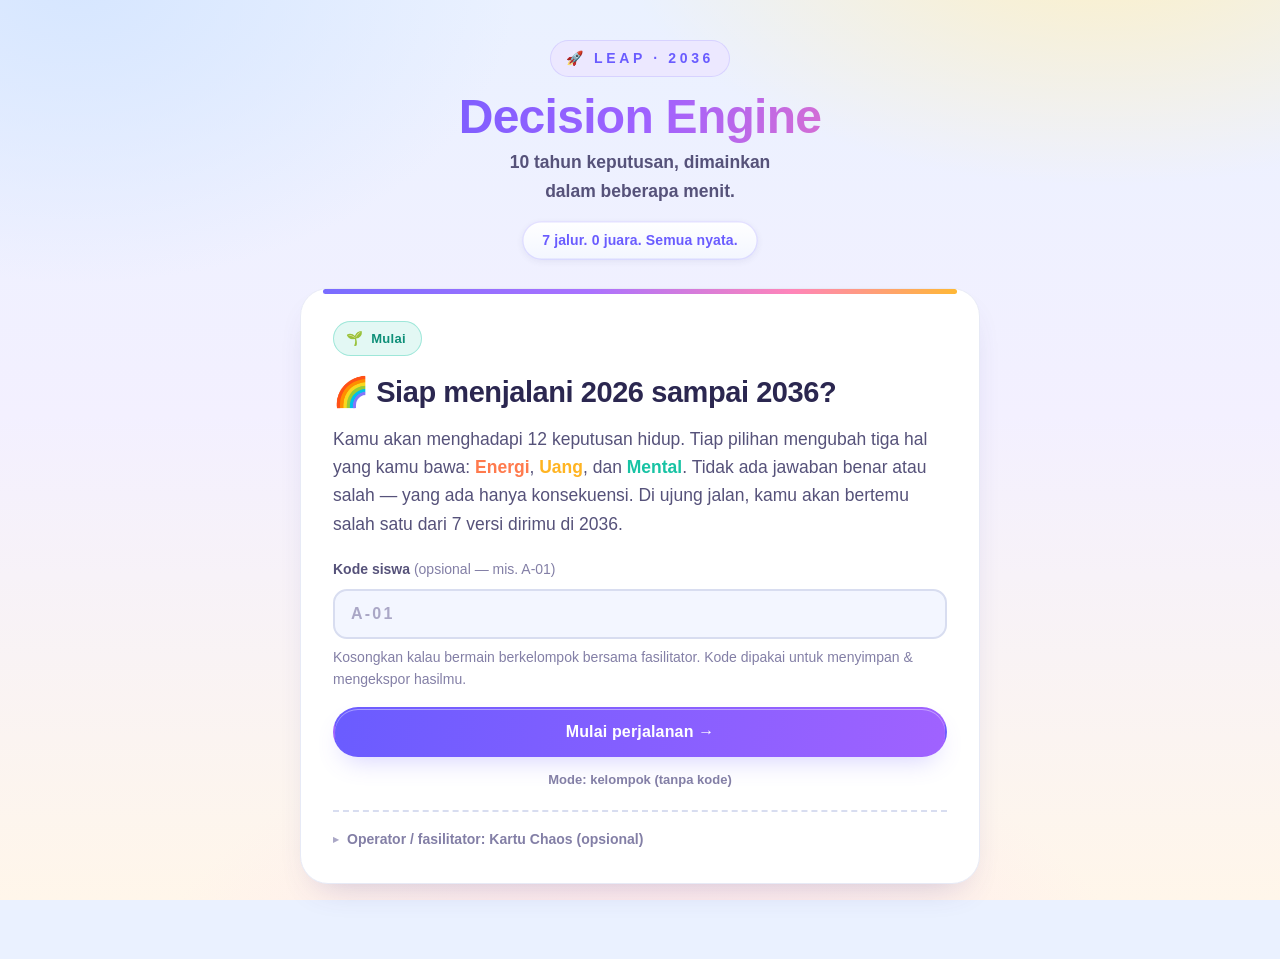
==== index.html @ e4b7e842 "feat: standalone LEAP 2036 game (kid-friendly, offline-ready PWA) Self-contained decision-engine gam" ====
<!DOCTYPE html>
<html lang="id">
<head>
<meta charset="UTF-8">
<meta name="viewport" content="width=device-width, initial-scale=1.0, viewport-fit=cover">
<meta name="theme-color" content="#eaf1ff">
<title>LEAP 2036 — Decision Engine</title>
<!-- OFFLINE / file:// SAFE: classic scripts + same-folder stylesheet. NO CDN, NO type=module, NO web fonts. -->
<!-- PWA: installable + offline shell. Relative paths so it works under any sub-path; harmless on file://. -->
<link rel="manifest" href="manifest.webmanifest">
<link rel="icon" type="image/svg+xml" href="icon.svg">
<link rel="apple-touch-icon" href="icon.svg">
<link rel="stylesheet" href="style.css">
</head>
<body>

<div class="wrap" id="app">

  <!-- ============ HEADER ============ -->
  <header class="app-head no-print" id="appHead">
    <div class="app-logo">🚀 LEAP · 2036</div>
    <h1 class="app-title">Decision Engine</h1>
    <p class="app-sub">10 tahun keputusan, dimainkan dalam beberapa menit.</p>
    <div class="headline-tag" id="headlineTag">7 jalur. 0 juara. Semua nyata.</div>
  </header>

  <!-- live resource bars (hidden until play starts) -->
  <section class="stats hidden" id="statBars" aria-label="Modal hidup">
    <div class="stat stat-e">
      <span class="stat-name">Energi</span>
      <span class="stat-track"><span class="stat-fill" id="barE"></span></span>
      <span class="stat-val" id="valE">100</span>
    </div>
    <div class="stat stat-u">
      <span class="stat-name">Uang</span>
      <span class="stat-track"><span class="stat-fill" id="barU"></span></span>
      <span class="stat-val" id="valU">100</span>
    </div>
    <div class="stat stat-m">
      <span class="stat-name">Mental</span>
      <span class="stat-track"><span class="stat-fill" id="barM"></span></span>
      <span class="stat-val" id="valM">100</span>
    </div>
  </section>

  <!-- progress -->
  <div class="progress hidden" id="progress">
    <div class="progress-track"><div class="progress-fill" id="progressFill"></div></div>
    <div class="progress-label"><span id="progressPhase">Fondasi</span><span id="progressCount">0 / 12</span></div>
  </div>

  <!-- ============ SCREEN: CODE ENTRY ============ -->
  <section id="screen-code" class="card">
    <div id="resumeBanner" class="resume-banner hidden">
      <span class="rb-text" id="resumeText">Ada sesi tersimpan.</span>
      <button class="btn btn-primary" id="btnResume">Lanjutkan</button>
      <button class="btn btn-ghost" id="btnDiscard">Mulai baru</button>
    </div>

    <div class="phase-row"><span class="phase-badge phase-Fondasi">Mulai</span></div>
    <h2 class="r-title">🌈 Siap menjalani 2026 sampai 2036?</h2>
    <p class="r-situation">
      Kamu akan menghadapi 12 keputusan hidup. Tiap pilihan mengubah tiga hal yang kamu bawa:
      <strong style="color:var(--energi)">Energi</strong>,
      <strong style="color:var(--uang)">Uang</strong>, dan
      <strong style="color:var(--mental)">Mental</strong>.
      Tidak ada jawaban benar atau salah — yang ada hanya konsekuensi. Di ujung jalan, kamu akan
      bertemu salah satu dari 7 versi dirimu di 2036.
    </p>

    <div class="field">
      <label for="inpCode">Kode siswa <span class="hint">(opsional — mis. A-01)</span></label>
      <input id="inpCode" class="input code" type="text" inputmode="text" autocomplete="off"
             placeholder="A-01" maxlength="12" aria-describedby="codeHint">
      <p class="muted" id="codeHint" style="margin-top:7px">Kosongkan kalau bermain berkelompok bersama fasilitator. Kode dipakai untuk menyimpan & mengekspor hasilmu.</p>
    </div>

    <button class="btn btn-primary btn-block" id="btnStart">Mulai perjalanan →</button>
    <p class="mode-line" id="modeLine">Mode: kelompok (tanpa kode)</p>

    <details class="op-toggle" id="opToggle">
      <summary>Operator / fasilitator: Kartu Chaos (opsional)</summary>
      <p class="op-note">Kartu Chaos diterapkan ke semua peserta di antara Fase 2 dan Fase 3. Default mati. Biasanya cabut maksimal 2 dari 3.</p>
      <div class="chaos-picks" id="chaosPicks"><!-- filled by JS --></div>
      <p class="op-note" id="chaosNote">Tidak ada Kartu Chaos dipilih.</p>
    </details>
  </section>

  <!-- ============ SCREEN: VALUES (pick exactly 5) ============ -->
  <section id="screen-values" class="card hidden">
    <div class="phase-row"><span class="phase-badge phase-Fondasi">Kenali dirimu · 1 dari 3</span></div>
    <div class="fh-kicker" id="valuesKicker">5 Hal yang Tak Bisa Ditawar</div>
    <h2 class="r-title" id="valuesTitle">💖 Apa yang bikin kamu, kamu?</h2>
    <p class="fh-prompt" id="valuesPrompt"></p>
    <div class="fh-counter">
      <span class="fh-count-pill" id="valuesCount">0 / 5 terpilih</span>
    </div>
    <div class="value-grid" id="valueGrid"><!-- filled by JS --></div>
    <p class="fh-hint" id="valuesHint"></p>
    <div class="btn-row end" style="margin-top:18px">
      <button class="btn btn-primary" id="btnValuesNext" disabled>Lanjut →</button>
    </div>
  </section>

  <!-- ============ SCREEN: DISC-LITE (pick one) ============ -->
  <section id="screen-disc" class="card hidden">
    <div class="phase-row"><span class="phase-badge phase-Fondasi">Kenali dirimu · 2 dari 3</span></div>
    <div class="fh-kicker" id="discKicker">Gaya Alamimu</div>
    <h2 class="r-title">🧭 Kamu paling kayak yang mana?</h2>
    <p class="fh-prompt" id="discPrompt"></p>
    <div class="pick-list" id="discList"><!-- filled by JS --></div>
    <div class="btn-row end" style="margin-top:18px">
      <button class="btn btn-primary" id="btnDiscNext" disabled>Lanjut →</button>
    </div>
  </section>

  <!-- ============ SCREEN: GOAL HIDUP (pick one — required) ============ -->
  <section id="screen-goal" class="card hidden">
    <div class="phase-row"><span class="phase-badge phase-Fondasi">Kenali dirimu · 3 dari 3</span></div>
    <div class="fh-kicker" id="goalKicker">Tujuan Hidupmu</div>
    <h2 class="r-title">🎯 Mau jadi apa kamu nanti?</h2>
    <p class="fh-prompt" id="goalPrompt"></p>
    <div class="pick-list" id="goalList"><!-- filled by JS --></div>
    <div class="btn-row end" style="margin-top:18px">
      <button class="btn btn-primary" id="btnGoalNext" disabled>Lanjut →</button>
    </div>
  </section>

  <!-- ============ SCREEN: 3-LAPIS DIRI bridge ============ -->
  <section id="screen-bridge" class="card bridge-card hidden">
    <div class="phase-row"><span class="phase-badge phase-Fondasi">Jembatan</span></div>
    <h2 class="r-title" id="bridgeTitle">3 Lapis Dirimu</h2>
    <p class="fh-prompt">Sebelum mulai, ini ringkasan dirimu yang akan kamu bawa ke 12 keputusan nanti.</p>
    <div class="lapis-list" id="lapisList"><!-- filled by JS --></div>
    <p class="bridge-closer" id="bridgeCloser"></p>
    <div class="btn-row end" style="margin-top:18px">
      <button class="btn btn-primary" id="btnBridgeNext">Mulai 12 keputusan →</button>
    </div>
  </section>

  <!-- ============ SCREEN: ROUND (decision) ============ -->
  <section id="screen-round" class="card hidden">
    <div class="phase-row">
      <span class="phase-badge" id="rPhaseBadge">Fondasi</span>
      <span class="year-chip" id="rYear">2026</span>
      <span class="round-id" id="rId">F1.1</span>
    </div>
    <h2 class="r-title" id="rTitle"></h2>
    <p class="r-situation" id="rSituation"></p>
    <div class="guardrail hidden" id="rGuardrail"></div>

    <div class="options" id="rOptions">
      <button class="opt" id="optA" data-choice="A"><span class="opt-key">A</span><span class="opt-text" id="optAText"></span></button>
      <button class="opt" id="optB" data-choice="B"><span class="opt-key">B</span><span class="opt-text" id="optBText"></span></button>
    </div>

    <div class="reveal hidden" id="rReveal">
      <div class="reveal-h">Beberapa waktu kemudian…</div>
      <div id="rRevealText"></div>
    </div>

    <div class="btn-row end" style="margin-top:18px">
      <button class="btn btn-primary hidden" id="btnNext">Lanjut →</button>
    </div>
  </section>

  <!-- ============ SCREEN: CHAOS ============ -->
  <section id="screen-chaos" class="card chaos-card hidden">
    <div class="phase-row">
      <span class="phase-badge phase-Krisis">Kartu Chaos</span>
      <span class="round-id" id="chId">C.1</span>
    </div>
    <h2 class="r-title" id="chTitle"></h2>
    <p class="r-situation" id="chNarrative"></p>
    <div class="chaos-instruction">
      <div class="ci-h">Tantangan kelompok</div>
      <div id="chInstruction"></div>
    </div>
    <div class="btn-row end" style="margin-top:18px">
      <button class="btn btn-primary" id="btnChaosNext">Lanjut →</button>
    </div>
  </section>

  <!-- ============ SCREEN: BET RESOLUTION (F2.5) ============ -->
  <section id="screen-bet" class="card bet-card hidden">
    <div class="phase-row">
      <span class="phase-badge phase-Panen">Resolusi Taruhan</span>
      <span class="round-id">F2.5</span>
    </div>
    <h2 class="r-title" id="betTitle"></h2>
    <p class="r-situation" id="betIntro"></p>
    <div class="bet-draw">
      <button class="btn btn-primary" id="btnDrawCard">Tarik kartu hasil</button>
      <div class="bet-cards" id="betResult"></div>
    </div>
    <div class="btn-row end" style="margin-top:18px">
      <button class="btn btn-primary hidden" id="btnBetNext">Lanjut ke Panen →</button>
    </div>
  </section>

  <!-- ============ SCREEN: REVEAL (profile) ============ -->
  <section id="screen-reveal" class="card hidden">
    <div class="reveal-hero">
      <div class="reveal-kicker">Tahun 2036 · Hasil panen</div>
      <div class="reveal-headline" id="revealHeadline">7 jalur. 0 juara. Semua nyata.</div>
    </div>

    <div class="res-summary" id="resSummary"></div>

    <!-- group reveal first -->
    <div id="groupReveal">
      <hr class="divider">
      <div class="center">
        <div class="muted" style="letter-spacing:.14em;text-transform:uppercase;font-size:11px;font-weight:700;color:var(--accent)">Reveal bersama</div>
        <h3 class="profile-name" id="profileName"></h3>
        <div class="profile-en" id="profileEn"></div>
      </div>
      <div class="reveal-stage-note">Ini cermin, bukan rapor. Tiap jalur sama nyata dan sama berharganya.</div>
      <div class="center">
        <button class="btn btn-primary" id="btnSeePrivate">Lihat pesan pribadiku →</button>
      </div>
    </div>

    <!-- private reveal -->
    <div id="privateReveal" class="hidden">
      <hr class="divider">
      <div class="profile-block">
        <div class="pb-h">Yang terbaca dari jalurmu</div>
        <p id="pbReveal"></p>
      </div>
      <div class="profile-block tradeoff">
        <div class="pb-h">Yang kamu pertukarkan</div>
        <p id="pbTradeoff"></p>
      </div>
      <div class="profile-block reframe">
        <div class="pb-h">Cara memandangnya</div>
        <p id="pbReframe"></p>
      </div>

      <!-- "cermin Tujuan" anchor — leaned toward/away from the chosen Goal.
           Emotionally safe: no gagal/menang/kalah. Hidden if no goal chosen. -->
      <div class="goal-mirror hidden" id="goalMirror">
        <div class="gm-h" id="goalMirrorH">Cermin Tujuanmu</div>
        <p id="goalMirrorText"></p>
        <p class="gm-closer" id="goalMirrorCloser"></p>
      </div>

      <div class="toolbar">
        <button class="btn" id="btnCopyResult">Salin hasil</button>
        <button class="btn" id="btnExportCsv">Ekspor CSV</button>
        <button class="btn" id="btnReplay">Main lagi</button>
      </div>

      <div class="center" style="margin-top:18px">
        <button class="btn btn-primary" id="btnToSurat">Tulis Surat dari Diri 2036 →</button>
      </div>
    </div>
  </section>

  <!-- ============ SCREEN: SURAT (fill-in + print) ============ -->
  <section id="screen-surat" class="card hidden">
    <div class="phase-row"><span class="phase-badge phase-Panen">Surat dari Diri 2036</span></div>
    <h2 class="r-title">✉️ Surat untuk dirimu yang sekarang</h2>
    <p class="surat-intro">Tulis surat dari dirimu di tahun 2036 untuk dirimu hari ini. Ini milikmu sendiri — tidak ada skor, tidak dinilai, tidak dibagikan. Isi yang kamu bisa; sisanya boleh dilanjutkan di rumah.</p>
    <div class="surat-seed" id="suratSeed"></div>

    <form class="surat-form" id="suratForm" autocomplete="off" onsubmit="return false"><!-- inputs by JS --></form>

    <div class="toolbar">
      <button class="btn btn-primary" id="btnPrint">Cetak / Simpan PDF</button>
      <button class="btn" id="btnBackReveal">← Kembali ke hasil</button>
      <button class="btn" id="btnReplay2">Main lagi</button>
    </div>
    <p class="muted center" style="margin-top:12px">Saat mencetak, hanya suratmu yang muncul — rapi dan terang di kertas.</p>
  </section>

  <!-- ============ PRINT AREA (light, only visible when printing) ============ -->
  <div id="print-area">
    <div class="print-head">
      <div class="ph-title">Surat dari Diriku di Tahun 2036</div>
      <div class="ph-sub" id="printSub">LEAP 2036</div>
    </div>
    <div class="surat-print" id="suratPrint"></div>
  </div>

</div>

<div class="toast" id="toast" role="status" aria-live="polite"></div>

<!-- classic scripts, same folder, no CDN -->
<script src="engine.js"></script>
<script src="data.js"></script>
<!-- OPTIONAL Supabase data layer — both load BEFORE the controller.
     leap-config.js may not exist (template is leap-config.example.js);
     onerror swallows the 404 so the game never breaks. leap-sync.js is
     fully graceful: with no config it's a silent no-op (see its header).
     The core game does NOT depend on either of these. -->
<script src="leap-config.js" onerror="window.__LEAP_CFG_MISSING=true"></script>
<script src="leap-sync.js"></script>
<script>
/* =====================================================================
   LEAP 2036 — flow controller (classic script).
   Engine is the SINGLE source of scoring. This file never hardcodes
   deltas/thresholds; it asks window.LEAP_ENGINE for every number.
   ===================================================================== */
(function () {
  'use strict';

  var ENG = window.LEAP_ENGINE;
  var DATA = window.LEAP_DATA;
  if (!ENG || !DATA) {
    document.body.innerHTML = '<div class="wrap"><div class="card">Gagal memuat engine.js / data.js. Pastikan ketiga file berada di folder yang sama.</div></div>';
    return;
  }

  var STORE_KEY = 'leap2036.session.v1';

  // ---- ordered playable round ids (decisions only) ----
  var ROUND_IDS = ENG.ROUNDS_F1.concat(ENG.ROUNDS_F2, ENG.ROUNDS_F3); // 12
  var ROUND_BY_ID = {};
  DATA.rounds.forEach(function (r) { ROUND_BY_ID[r.id] = r; });
  var PROFILE_BY_ID = {};
  DATA.profiles.forEach(function (p) { PROFILE_BY_ID[p.id_name] = p; });
  var CHAOS_BY_ID = {};
  DATA.chaos.forEach(function (c) { CHAOS_BY_ID[c.id] = c; });

  // ---- session state ----
  var S = newSession();

  function newSession() {
    return {
      code: '',
      answers: {},            // { 'F1.1':'A', ... }
      idx: 0,                 // pointer into ROUND_IDS
      // stage: code | values | disc | goal | bridge | round | chaos | bet | reveal | surat
      stage: 'code',
      // ---- front-half identity (metadata only; NO resource deltas) ----
      values: [],             // array of chosen value strings (exactly 5)
      disc: '',               // one of 'D' | 'I' | 'S' | 'C'
      goal: '',               // goal id, e.g. 'wirausaha' (REQUIRED before rounds)
      arahTujuan: '',         // 'Condong' | 'Menjauh' | 'Campuran' (computed at reveal)
      chaosPlayed: [],        // operator toggle, e.g. ['C.2']
      chaosSeen: false,       // chaos interstitials already shown
      betResolved: null,      // true/false once the F2.5 card is drawn (null = not yet / N/A)
      surat: {},              // surat field values
      startedAt: Date.now(),
      day: dayStamp()         // for day-boundary carry-over note
    };
  }

  function dayStamp() {
    var d = new Date();
    return d.getFullYear() + '-' + (d.getMonth() + 1) + '-' + d.getDate();
  }

  // ---- DOM helpers ----
  function $(id) { return document.getElementById(id); }
  function show(el) { el.classList.remove('hidden'); }
  function hide(el) { el.classList.add('hidden'); }
  function setText(id, t) { $(id).textContent = t; }

  var SCREENS = ['screen-code', 'screen-values', 'screen-disc', 'screen-goal', 'screen-bridge', 'screen-round', 'screen-chaos', 'screen-bet', 'screen-reveal', 'screen-surat'];

  var FH = DATA.fronthalf || {};
  function gotoScreen(name) {
    SCREENS.forEach(function (s) { hide($(s)); });
    show($('screen-' + name));
    window.scrollTo({ top: 0, behavior: 'smooth' });
  }

  function toast(msg) {
    var t = $('toast');
    t.textContent = msg;
    t.classList.add('show');
    clearTimeout(toast._t);
    toast._t = setTimeout(function () { t.classList.remove('show'); }, 2200);
  }

  // ---- persistence ----
  function save() {
    try { localStorage.setItem(STORE_KEY, JSON.stringify(S)); } catch (e) {}
  }
  function load() {
    try {
      var raw = localStorage.getItem(STORE_KEY);
      return raw ? JSON.parse(raw) : null;
    } catch (e) { return null; }
  }
  function clearSave() {
    try { localStorage.removeItem(STORE_KEY); } catch (e) {}
  }

  // =====================================================================
  //  LIVE SCORING (engine is the source). Recompute partial state up to
  //  the answers given so far, using the SAME sequence the engine builds.
  // =====================================================================
  function liveState() {
    // Score with whatever answers exist; engine running-clamps each round.
    // We pass the resolved bet so the bars match post-resolution; if the
    // bet isn't resolved yet, engine leaves the payoff as a no-op (delta null).
    var res = ENG.scoreRun(S.answers, {
      chaosPlayed: chaosAppliedSoFar(),
      f25Success: (typeof S.betResolved === 'boolean') ? S.betResolved : null,
      rng: function () { return 1; } // never auto-resolve mid-play; keep payoff pending
    });
    return res;
  }

  // chaos only counts once we've passed Fase 2 (chaosSeen)
  function chaosAppliedSoFar() {
    return S.chaosSeen ? S.chaosPlayed : [];
  }

  function renderBars() {
    var st = liveState();
    paintBar('barE', 'valE', st.E);
    paintBar('barU', 'valU', st.K);
    paintBar('barM', 'valM', st.M);
  }

  function paintBar(barId, valId, v) {
    var pct = Math.max(0, Math.min(100, (v / ENG.MAX) * 100));
    $(barId).style.width = pct + '%';
    var valEl = $(valId);
    if (valEl.textContent !== String(v)) {
      valEl.textContent = v;
      valEl.classList.remove('bump');
      // force reflow to restart animation
      void valEl.offsetWidth;
      valEl.classList.add('bump');
    }
  }

  function renderProgress() {
    var done = Object.keys(S.answers).filter(function (k) { return ROUND_IDS.indexOf(k) >= 0; }).length;
    var pct = (done / ROUND_IDS.length) * 100;
    $('progressFill').style.width = pct + '%';
    setText('progressCount', done + ' / ' + ROUND_IDS.length);
    var cur = ROUND_IDS[Math.min(S.idx, ROUND_IDS.length - 1)];
    var r = ROUND_BY_ID[cur];
    if (r) setText('progressPhase', r.phase);
  }

  // =====================================================================
  //  CODE SCREEN
  // =====================================================================
  function initCodeScreen() {
    // chaos toggles
    var wrap = $('chaosPicks');
    wrap.innerHTML = '';
    DATA.chaos.forEach(function (c) {
      var lab = document.createElement('label');
      lab.className = 'chk';
      var cb = document.createElement('input');
      cb.type = 'checkbox';
      cb.value = c.id;
      cb.checked = S.chaosPlayed.indexOf(c.id) >= 0;
      cb.addEventListener('change', onChaosToggle);
      lab.appendChild(cb);
      lab.appendChild(document.createTextNode(' ' + c.id + ' · ' + c.title));
      wrap.appendChild(lab);
    });
    updateChaosNote();

    $('inpCode').addEventListener('input', function () {
      var v = $('inpCode').value.trim();
      setText('modeLine', v ? ('Mode: per-siswa · kode ' + v.toUpperCase()) : 'Mode: kelompok (tanpa kode)');
    });

    $('btnStart').addEventListener('click', startPlay);
    $('btnResume').addEventListener('click', resumeSaved);
    $('btnDiscard').addEventListener('click', function () {
      clearSave();
      hide($('resumeBanner'));
      toast('Sesi lama dihapus. Mulai baru.');
    });

    setText('headlineTag', DATA.headline);
  }

  function onChaosToggle() {
    var picks = [];
    $('chaosPicks').querySelectorAll('input[type=checkbox]').forEach(function (cb) {
      if (cb.checked) picks.push(cb.value);
    });
    S.chaosPlayed = picks;
    updateChaosNote();
    save();
  }

  function updateChaosNote() {
    var n = $('chaosNote');
    n.textContent = S.chaosPlayed.length
      ? ('Kartu Chaos aktif: ' + S.chaosPlayed.join(', '))
      : 'Tidak ada Kartu Chaos dipilih.';
  }

  function startPlay() {
    var code = $('inpCode').value.trim().toUpperCase();
    S.code = code;
    S.idx = 0;
    S.startedAt = Date.now();
    S.day = dayStamp();
    save();
    // Front-half (identity) comes BEFORE round 1. Stat bars + progress stay
    // hidden until the first decision begins (front-half adds no resources).
    renderValues();
  }

  // =====================================================================
  //  FRONT-HALF — IDENTITY ONBOARDING (Values → DISC → Goal → 3-Lapis)
  //  Metadata only. Engine still owns all 12-round scoring.
  // =====================================================================

  // ---- (1) VALUES: pick EXACTLY 5 (lock Lanjut until count === 5) ----
  function renderValues() {
    S.stage = 'values';
    save();
    gotoScreen('values');
    if (FH.values_title) setText('valuesKicker', FH.values_title);
    if (FH.values_prompt) setText('valuesPrompt', FH.values_prompt);
    if (FH.values_hint) setText('valuesHint', FH.values_hint);

    var need = FH.values_pick || 5;
    var grid = $('valueGrid');
    if (!grid._built) {
      grid.innerHTML = '';
      (FH.values || []).forEach(function (v) {
        var b = document.createElement('button');
        b.type = 'button';
        b.className = 'value-chip';
        b.setAttribute('data-value', v);
        b.setAttribute('aria-pressed', 'false');
        b.textContent = v;
        b.addEventListener('click', function () { toggleValue(v, b); });
        grid.appendChild(b);
      });
      grid._built = true;
    }
    // restore prior selection
    grid.querySelectorAll('.value-chip').forEach(function (b) {
      var on = (S.values || []).indexOf(b.getAttribute('data-value')) >= 0;
      b.classList.toggle('selected', on);
      b.setAttribute('aria-pressed', on ? 'true' : 'false');
    });
    updateValuesUI();

    $('btnValuesNext').onclick = function () {
      if ((S.values || []).length !== need) {
        toast('Pilih tepat ' + need + ' nilai dulu.');
        return;
      }
      renderDisc();
    };
  }

  function toggleValue(v, btn) {
    if (!S.values) S.values = [];
    var i = S.values.indexOf(v);
    var need = FH.values_pick || 5;
    if (i >= 0) {
      S.values.splice(i, 1);
    } else {
      if (S.values.length >= need) {
        toast('Sudah ' + need + ' nilai. Lepas satu dulu kalau mau ganti.');
        return;
      }
      S.values.push(v);
    }
    var on = S.values.indexOf(v) >= 0;
    btn.classList.toggle('selected', on);
    btn.setAttribute('aria-pressed', on ? 'true' : 'false');
    updateValuesUI();
    save();
  }

  function updateValuesUI() {
    var need = FH.values_pick || 5;
    var n = (S.values || []).length;
    var pill = $('valuesCount');
    setText('valuesCount', n + ' / ' + need + ' terpilih');
    pill.classList.toggle('ok', n === need);
    pill.classList.toggle('over', n > need);
    $('btnValuesNext').disabled = (n !== need);
    $('valueGrid').classList.toggle('locked', n >= need);
  }

  // ---- (2) DISC-LITE: self-pick exactly ONE of D/I/S/C ----
  function renderDisc() {
    S.stage = 'disc';
    save();
    gotoScreen('disc');
    if (FH.disc_title) setText('discKicker', FH.disc_title);
    if (FH.disc_prompt) setText('discPrompt', FH.disc_prompt);

    var list = $('discList');
    if (!list._built) {
      list.innerHTML = '';
      (FH.disc || []).forEach(function (d) {
        var b = document.createElement('button');
        b.type = 'button';
        b.className = 'pick-card';
        b.setAttribute('data-disc', d.type);
        var lab = document.createElement('div');
        lab.className = 'pc-label';
        lab.textContent = d.label + ' (' + d.type + ')';
        var desc = document.createElement('div');
        desc.className = 'pc-desc';
        desc.textContent = d.descriptor;
        b.appendChild(lab); b.appendChild(desc);
        b.addEventListener('click', function () { pickDisc(d.type); });
        list.appendChild(b);
      });
      list._built = true;
    }
    markPicked('discList', 'data-disc', S.disc);
    $('btnDiscNext').disabled = !S.disc;

    $('btnDiscNext').onclick = function () {
      if (!S.disc) { toast('Pilih satu gaya dulu.'); return; }
      renderGoal();
    };
  }

  function pickDisc(type) {
    S.disc = type;
    markPicked('discList', 'data-disc', type);
    $('btnDiscNext').disabled = false;
    save();
  }

  // ---- (3) GOAL HIDUP: pick exactly ONE of 8 — REQUIRED (anchors reveal) ----
  function renderGoal() {
    S.stage = 'goal';
    save();
    gotoScreen('goal');
    if (FH.goal_title) setText('goalKicker', FH.goal_title);
    if (FH.goal_prompt) setText('goalPrompt', FH.goal_prompt);

    var list = $('goalList');
    if (!list._built) {
      list.innerHTML = '';
      (FH.goals || []).forEach(function (g) {
        var b = document.createElement('button');
        b.type = 'button';
        b.className = 'pick-card';
        b.setAttribute('data-goal', g.id);
        var lab = document.createElement('div');
        lab.className = 'pc-label';
        lab.textContent = g.label;
        var desc = document.createElement('div');
        desc.className = 'pc-desc';
        desc.textContent = g.desc;
        b.appendChild(lab); b.appendChild(desc);
        b.addEventListener('click', function () { pickGoal(g.id); });
        list.appendChild(b);
      });
      list._built = true;
    }
    markPicked('goalList', 'data-goal', S.goal);
    $('btnGoalNext').disabled = !S.goal;

    $('btnGoalNext').onclick = function () {
      if (!S.goal) { toast('Pilih satu Tujuan Hidup dulu.'); return; }
      renderBridge();
    };
  }

  function pickGoal(id) {
    S.goal = id;
    markPicked('goalList', 'data-goal', id);
    $('btnGoalNext').disabled = false;
    save();
  }

  function markPicked(listId, attr, val) {
    $(listId).querySelectorAll('.pick-card').forEach(function (b) {
      b.classList.toggle('selected', b.getAttribute(attr) === val && !!val);
    });
  }

  // ---- (4) 3-LAPIS bridge — replays chosen data; zero new input ----
  function renderBridge() {
    S.stage = 'bridge';
    save();
    gotoScreen('bridge');
    if (FH.bridge_title) setText('bridgeTitle', FH.bridge_title);
    if (FH.bridge_closer) setText('bridgeCloser', FH.bridge_closer);

    var disc = discInfo(S.disc);
    var goal = goalInfo(S.goal);
    var layers = FH.bridge_layers || {};
    var notes = FH.bridge_layer_notes || {};

    var rows = [
      { h: layers.sifat || 'Lapis 1 — SIFAT',
        val: disc ? (disc.type + ' · ' + disc.label) : '—',
        note: notes.sifat || '' },
      { h: layers.nilai || 'Lapis 2 — NILAI',
        val: (S.values && S.values.length) ? S.values.join(', ') : '—',
        note: notes.nilai || '' },
      { h: layers.tujuan || 'Lapis 3 — TUJUAN',
        val: goal ? goal.label : '—',
        note: notes.tujuan || '' }
    ];

    var box = $('lapisList');
    box.innerHTML = '';
    rows.forEach(function (r) {
      var card = document.createElement('div');
      card.className = 'lapis';
      var h = document.createElement('div'); h.className = 'lp-h'; h.textContent = r.h;
      var v = document.createElement('div'); v.className = 'lp-val'; v.textContent = r.val;
      card.appendChild(h); card.appendChild(v);
      if (r.note) {
        var n = document.createElement('div'); n.className = 'lp-note'; n.textContent = r.note;
        card.appendChild(n);
      }
      box.appendChild(card);
    });

    $('btnBridgeNext').onclick = beginRounds;
  }

  // ---- hand off from front-half to the 12 decision rounds ----
  function beginRounds() {
    S.idx = 0;
    S.stage = 'round';
    show($('statBars'));   // resources only appear once play starts
    show($('progress'));
    save();
    renderRound();
  }

  // ---- front-half lookups ----
  function discInfo(type) {
    var found = null;
    (FH.disc || []).forEach(function (d) { if (d.type === type) found = d; });
    return found;
  }
  function goalInfo(id) {
    var found = null;
    (FH.goals || []).forEach(function (g) { if (g.id === id) found = g; });
    return found;
  }

  // =====================================================================
  //  RESUME / DAY-BOUNDARY CARRY-OVER
  // =====================================================================
  function checkResume() {
    var prev = load();
    if (!prev || !prev.stage || prev.stage === 'code') return;
    var answered = prev.answers ? Object.keys(prev.answers).length : 0;
    S._pending = prev;
    var who = prev.code ? ('Kode ' + prev.code) : 'Mode kelompok';
    var crossDay = prev.day && prev.day !== dayStamp();
    setText('resumeText',
      who + ' · ' + answered + ' keputusan tersimpan' +
      (crossDay ? ' (dari sesi hari sebelumnya — skor dibawa lanjut)' : '') + '.');
    show($('resumeBanner'));
  }

  function resumeSaved() {
    var prev = S._pending || load();
    if (!prev) { toast('Tidak ada sesi tersimpan.'); return; }
    S = prev;
    // backfill front-half fields for sessions saved before this feature existed
    if (typeof S.values === 'undefined') S.values = [];
    if (typeof S.disc === 'undefined') S.disc = '';
    if (typeof S.goal === 'undefined') S.goal = '';
    if (typeof S.arahTujuan === 'undefined') S.arahTujuan = '';
    // carry over to a fresh day stamp but keep all scores/answers
    S.day = dayStamp();
    hide($('resumeBanner'));
    // bars + progress are play-only; keep them hidden while still in front-half
    if (isFrontHalf(S.stage)) {
      hide($('statBars'));
      hide($('progress'));
    } else {
      show($('statBars'));
      show($('progress'));
    }
    routeToStage();
    toast('Sesi dilanjutkan.');
  }

  function isFrontHalf(stage) {
    return stage === 'values' || stage === 'disc' || stage === 'goal' || stage === 'bridge';
  }

  function routeToStage() {
    if (S.stage === 'reveal') { renderReveal(); }
    else if (S.stage === 'surat') { renderSurat(); }
    else if (S.stage === 'bet') { renderBet(); }
    else if (S.stage === 'chaos') { renderChaosSequence(0); }
    else if (S.stage === 'values') { renderValues(); }
    else if (S.stage === 'disc') { renderDisc(); }
    else if (S.stage === 'goal') { renderGoal(); }
    else if (S.stage === 'bridge') { renderBridge(); }
    else { renderRound(); }
  }

  // =====================================================================
  //  ROUND RENDER
  // =====================================================================
  function renderRound() {
    S.stage = 'round';
    if (S.idx >= ROUND_IDS.length) { afterAllRounds(); return; }

    var id = ROUND_IDS[S.idx];
    var r = ROUND_BY_ID[id];
    gotoScreen('round');

    var badge = $('rPhaseBadge');
    badge.className = 'phase-badge phase-' + r.phase;
    badge.textContent = r.phase;
    setText('rYear', r.year);
    setText('rId', r.id);
    setText('rTitle', r.title);
    setText('rSituation', r.situation);

    var g = $('rGuardrail');
    if (r.guardrail) { g.innerHTML = '<strong>Pagar aman:</strong> ' + escapeHtml(r.guardrail); show(g); }
    else { hide(g); }

    setText('optAText', r.optionA);
    setText('optBText', r.optionB);

    var prior = S.answers[id] || null;
    var optA = $('optA'), optB = $('optB');
    resetOpt(optA); resetOpt(optB);
    hide($('rReveal'));
    hide($('btnNext'));

    optA.onclick = function () { choose(id, 'A'); };
    optB.onclick = function () { choose(id, 'B'); };

    if (prior) { applyChosenUI(id, prior, false); } // re-entry shows prior pick + reveal

    renderBars();
    renderProgress();
    save();
  }

  function resetOpt(btn) {
    btn.classList.remove('selected', 'dimmed');
    btn.disabled = false;
  }

  function choose(id, ch) {
    S.answers[id] = ch;
    applyChosenUI(id, ch, true);
    renderBars();   // bars update immediately with running clamp from engine
    renderProgress();
    save();
  }

  function applyChosenUI(id, ch, animate) {
    var r = ROUND_BY_ID[id];
    var optA = $('optA'), optB = $('optB');
    var chosen = (ch === 'A') ? optA : optB;
    var other = (ch === 'A') ? optB : optA;
    chosen.classList.add('selected');
    chosen.classList.remove('dimmed');
    other.classList.remove('selected');
    other.classList.add('dimmed');

    var rev = $('rReveal');
    $('rRevealText').textContent = (ch === 'A') ? r.revealA : r.revealB;
    show(rev);
    show($('btnNext'));

    // allow switching choice (re-pick) before advancing
    optA.onclick = function () { choose(id, 'A'); };
    optB.onclick = function () { choose(id, 'B'); };
  }

  $('btnNext').addEventListener('click', function () {
    var id = ROUND_IDS[S.idx];
    if (!S.answers[id]) { toast('Pilih A atau B dulu.'); return; }
    advanceFromRound();
  });

  function advanceFromRound() {
    var curId = ROUND_IDS[S.idx];
    // After the LAST Fase 2 round (F2.5), insert chaos + bet before Fase 3.
    if (curId === 'F2.5') {
      S.idx++;            // point at first F3 round
      runInterstitials();
      return;
    }
    S.idx++;
    renderRound();
  }

  // =====================================================================
  //  INTERSTITIALS between Fase 2 and Fase 3:
  //  (1) Chaos cards (operator toggle, class-wide)
  //  (2) F2.5 deferred-bet resolution (only if A chosen)
  //  then -> Fase 3 (F3.1)
  // =====================================================================
  function runInterstitials() {
    S.chaosSeen = true; // chaos now counts toward live bars
    save();
    if (S.chaosPlayed && S.chaosPlayed.length) {
      renderChaosSequence(0);
    } else {
      afterChaos();
    }
  }

  function renderChaosSequence(i) {
    S.stage = 'chaos';
    if (i >= S.chaosPlayed.length) { afterChaos(); return; }
    var c = CHAOS_BY_ID[S.chaosPlayed[i]];
    if (!c) { renderChaosSequence(i + 1); return; }
    gotoScreen('chaos');
    setText('chId', c.id);
    setText('chTitle', c.title);
    setText('chNarrative', c.narrative);
    setText('chInstruction', c.group_instruction);
    renderBars();
    $('btnChaosNext').onclick = function () { renderChaosSequence(i + 1); };
  }

  function afterChaos() {
    // F2.5 bet resolution only if option A chosen
    if (S.answers['F2.5'] === 'A') {
      renderBet();
    } else {
      gotoFase3();
    }
  }

  function renderBet() {
    S.stage = 'bet';
    save();
    var b = DATA.bet;
    gotoScreen('bet');
    setText('betTitle', b.title);
    setText('betIntro', b.intro);
    $('betResult').innerHTML = '';
    hide($('btnBetNext'));
    var draw = $('btnDrawCard');
    show(draw);

    // If already resolved (re-entry), show the outcome directly.
    if (typeof S.betResolved === 'boolean') {
      hide(draw);
      paintBetOutcome(S.betResolved);
      show($('btnBetNext'));
    }

    draw.onclick = function () {
      // neutral 50:50, NO dice/coin imagery — just a drawn card.
      var won = Math.random() < ENG.F25.prob_success;
      S.betResolved = won;
      save();
      hide(draw);
      paintBetOutcome(won);
      renderBars(); // payoff now applied via engine
      show($('btnBetNext'));
    };

    $('btnBetNext').onclick = gotoFase3;
    renderBars();
  }

  function paintBetOutcome(won) {
    var b = DATA.bet;
    var box = document.createElement('div');
    box.className = 'bet-outcome ' + (won ? 'win' : 'lose');
    var h = document.createElement('h4');
    h.textContent = won ? b.success_title : b.fail_title;
    var p = document.createElement('p');
    p.textContent = won ? b.success_text : b.fail_text;
    box.appendChild(h); box.appendChild(p);
    var res = $('betResult');
    res.innerHTML = '';
    res.appendChild(box);
  }

  function gotoFase3() {
    renderRound(); // S.idx already points at F3.1
  }

  function afterAllRounds() {
    // safety: if somehow reached here without interstitials (no F2.5 path issues)
    renderReveal();
  }

  // =====================================================================
  //  REVEAL
  // =====================================================================
  function finalResult() {
    // Authoritative final score from engine, with resolved bet.
    return ENG.scoreRun(S.answers, {
      chaosPlayed: S.chaosPlayed || [],
      f25Success: (typeof S.betResolved === 'boolean') ? S.betResolved : null,
      rng: Math.random
    });
  }

  // =====================================================================
  //  GOAL DIRECTION (reveal anchor) — metadata ONLY, no resource delta.
  //  Counts how many ANSWERED rounds aligned with the chosen Goal (per the
  //  data.js goal_align table) vs not, then buckets the run as
  //  Condong / Menjauh / Campuran. This NEVER changes any score; it only
  //  labels the reveal. Emotionally safe: no gagal/menang/kalah.
  // =====================================================================
  function computeArahTujuan() {
    if (!S.goal) return '';
    var table = (FH.goal_align || {})[S.goal];
    if (!table) return 'Campuran';
    var aligned = 0, counted = 0;
    Object.keys(table).forEach(function (rid) {
      var pick = S.answers[rid];
      if (pick !== 'A' && pick !== 'B') return; // only rounds actually answered
      counted++;
      if (pick === table[rid]) aligned++;
    });
    if (counted === 0) return 'Campuran';
    var ratio = aligned / counted;
    if (ratio >= 0.6) return 'Condong';
    if (ratio <= 0.4) return 'Menjauh';
    return 'Campuran';
  }

  function applyGoalMirror() {
    var box = $('goalMirror');
    var goal = goalInfo(S.goal);
    var anchor = FH.reveal_anchor || {};
    if (!goal || !anchor.buckets) { hide(box); return; }

    S.arahTujuan = computeArahTujuan();
    var tmpl = anchor.buckets[S.arahTujuan] || anchor.buckets.Campuran || '';
    var line = tmpl.replace(/\{Tujuan\}/g, goal.label);
    if (anchor.heading) setText('goalMirrorH', anchor.heading);
    setText('goalMirrorText', line);
    setText('goalMirrorCloser', anchor.closer || '');
    show(box);
    save();
  }

  function renderReveal() {
    S.stage = 'reveal';
    save();
    var res = finalResult();
    S._final = res; // cache for export/copy
    gotoScreen('reveal');
    setText('revealHeadline', DATA.headline);

    // final resource chips
    var rs = $('resSummary');
    rs.innerHTML = '';
    rs.appendChild(resChip('e', 'Energi', res.E));
    rs.appendChild(resChip('u', 'Uang', res.K));
    rs.appendChild(resChip('m', 'Mental', res.M));

    var prof = PROFILE_BY_ID[res.profil] || null;
    setText('profileName', res.profil);
    setText('profileEn', prof ? prof.en_name : '');

    // private block (hidden until "see private")
    hide($('privateReveal'));
    show($('groupReveal'));
    if (prof) {
      setText('pbReveal', prof.reveal_paragraph);
      setText('pbTradeoff', prof.tradeoff);
      setText('pbReframe', prof.safe_reframe);
    }

    // "cermin Tujuan" anchor — threads the chosen Goal into the reveal
    // (leaned toward/away). No-op when no Goal was chosen (older sessions).
    // applyGoalMirror() also finalizes S.arahTujuan, so the sync payload
    // below sees the resolved direction.
    applyGoalMirror();

    // ---- OPTIONAL cloud sync — fire ONCE per completed run, here at the
    // reveal (profile + arahTujuan are now final). Pseudonymous fields
    // only; NEVER a real name. Fully guarded: no-op if leap-sync.js absent
    // or unconfigured, and it can never throw into the game flow. ----
    submitResultToSync(res);

    $('btnSeePrivate').onclick = function () {
      hide($('groupReveal'));
      show($('privateReveal'));
      window.scrollTo({ top: $('privateReveal').offsetTop - 20, behavior: 'smooth' });
    };

    renderBars();
    renderProgress();
  }

  // ---------------------------------------------------------------------
  //  OPTIONAL CLOUD SYNC bridge. Builds the SAME pseudonymous payload the
  //  CSV uses (engine scores + front-half identity) and hands it to
  //  window.LEAP_SYNC.submit — IF that exists. Guarded three ways:
  //    (1) no leap-sync.js loaded  -> window.LEAP_SYNC is undefined -> skip
  //    (2) submit() itself no-ops when there's no Supabase config / offline
  //        (it queues to localStorage and retries) — see leap-sync.js
  //    (3) we de-dupe per run via S._synced so re-rendering / resuming the
  //        reveal won't submit twice.
  //  Privacy: kode + scores + profil + values/disc/goal/arah ONLY. No name.
  //  Wrapped in try/catch so sync can NEVER break the reveal.
  // ---------------------------------------------------------------------
  function submitResultToSync(res) {
    try {
      if (!window.LEAP_SYNC || typeof window.LEAP_SYNC.submit !== 'function') return;
      if (S._synced) return; // already sent this run
      var goal = goalInfo(S.goal);
      var arah = S.arahTujuan || computeArahTujuan();
      var payload = {
        kode: S.code || '',
        // engine resource names: E / K(Uang) / M
        energi: res.E,
        uang: res.K,
        mental: res.M,
        total_f1: res.totalF1,
        profil: res.profil,
        // front-half identity (metadata only) — same as CSV columns
        nilai: (S.values || []).slice(0, 5),
        disc: S.disc || '',
        tujuan: goal ? goal.label : '',
        arah_tujuan: arah || ''
      };
      S._synced = true;
      save();
      // submit() returns a Promise but we intentionally don't await it —
      // the reveal renders immediately regardless of network.
      window.LEAP_SYNC.submit(payload);
    } catch (e) {
      /* sync must never interfere with play */
    }
  }

  function resChip(cls, name, val) {
    var d = document.createElement('div');
    d.className = 'res-chip ' + cls;
    var n = document.createElement('div'); n.className = 'rc-name'; n.textContent = name;
    var v = document.createElement('div'); v.className = 'rc-val'; v.textContent = val;
    d.appendChild(n); d.appendChild(v);
    return d;
  }

  // =====================================================================
  //  CSV — engine owns the first 6 columns (Kode,Energi,Uang,Mental,
  //  TotalF1,Profil) byte-for-byte so web==Sheet==paper stays intact.
  //  The front-half identity columns are APPENDED AFTER them here, never
  //  inside the engine: Nilai1..Nilai5, DISC, Tujuan, ArahTujuan.
  // =====================================================================
  var FH_CSV_COLS = ['Nilai1', 'Nilai2', 'Nilai3', 'Nilai4', 'Nilai5', 'DISC', 'Tujuan', 'ArahTujuan'];

  function csvCellSafe(c) {
    var v = (c === null || c === undefined) ? '' : String(c);
    return /[",\n]/.test(v) ? '"' + v.replace(/"/g, '""') + '"' : v;
  }

  function csvHeaderFull() {
    return ENG.csvHeader() + ',' + FH_CSV_COLS.join(',');
  }

  // front-half cells in the SAME order as FH_CSV_COLS.
  function fhCells() {
    var vals = (S.values || []).slice(0, 5);
    while (vals.length < 5) vals.push(''); // pad to exactly 5 columns
    var goal = goalInfo(S.goal);
    var arah = S.arahTujuan || computeArahTujuan(); // ensure populated for export
    var cells = vals.concat([
      S.disc || '',
      goal ? goal.label : '',
      arah || ''
    ]);
    return cells.map(csvCellSafe).join(',');
  }

  function csvRowFull(kode, r) {
    return ENG.csvRow(kode, r) + ',' + fhCells();
  }

  // ---- copy / csv ----
  $('btnCopyResult').addEventListener('click', function () {
    var r = S._final || finalResult();
    var line = csvHeaderFull() + '\n' + csvRowFull(S.code || '(grup)', r);
    copyText(line);
  });

  $('btnExportCsv').addEventListener('click', function () {
    var r = S._final || finalResult();
    var csv = csvHeaderFull() + '\n' + csvRowFull(S.code || '', r) + '\n';
    var name = 'LEAP2036-' + (S.code ? S.code.replace(/[^A-Za-z0-9_-]/g, '') : 'grup') + '.csv';
    downloadFile(name, csv, 'text/csv;charset=utf-8');
    toast('CSV diunduh: ' + name);
  });

  function copyText(text) {
    if (navigator.clipboard && navigator.clipboard.writeText) {
      navigator.clipboard.writeText(text).then(
        function () { toast('Hasil disalin ke clipboard.'); },
        function () { fallbackCopy(text); }
      );
    } else { fallbackCopy(text); }
  }
  function fallbackCopy(text) {
    try {
      var ta = document.createElement('textarea');
      ta.value = text; ta.style.position = 'fixed'; ta.style.opacity = '0';
      document.body.appendChild(ta); ta.focus(); ta.select();
      document.execCommand('copy');
      document.body.removeChild(ta);
      toast('Hasil disalin.');
    } catch (e) { toast('Tidak bisa menyalin otomatis — salin manual.'); }
  }

  function downloadFile(name, content, mime) {
    try {
      var blob = new Blob([content], { type: mime });
      var url = URL.createObjectURL(blob);
      var a = document.createElement('a');
      a.href = url; a.download = name;
      document.body.appendChild(a); a.click();
      document.body.removeChild(a);
      setTimeout(function () { URL.revokeObjectURL(url); }, 1500);
    } catch (e) {
      // file:// blob fallback: data URI
      var uri = 'data:' + mime + ',' + encodeURIComponent(content);
      var a2 = document.createElement('a');
      a2.href = uri; a2.download = name;
      document.body.appendChild(a2); a2.click();
      document.body.removeChild(a2);
    }
  }

  // ---- replay / reset ----
  function replay() {
    if (!confirm('Mulai dari awal? Jawaban sesi ini akan dihapus.')) return;
    clearSave();
    S = newSession();
    hide($('statBars'));
    hide($('progress'));
    $('inpCode').value = '';
    setText('modeLine', 'Mode: kelompok (tanpa kode)');
    initChaosChecks();
    gotoScreen('code');
    toast('Sesi baru siap.');
  }
  $('btnReplay').addEventListener('click', replay);
  $('btnReplay2').addEventListener('click', replay);

  function initChaosChecks() {
    $('chaosPicks').querySelectorAll('input[type=checkbox]').forEach(function (cb) {
      cb.checked = S.chaosPlayed.indexOf(cb.value) >= 0;
    });
    updateChaosNote();
  }

  // =====================================================================
  //  SURAT
  // =====================================================================
  $('btnToSurat').addEventListener('click', function () { renderSurat(); });
  $('btnBackReveal').addEventListener('click', function () { renderReveal(); });

  function renderSurat() {
    S.stage = 'surat';
    save();
    gotoScreen('surat');

    // seed from profile
    var res = S._final || finalResult();
    var prof = PROFILE_BY_ID[res.profil];
    $('suratSeed').textContent = prof ? ('Pemantik: ' + prof.surat_seed) : '';

    var form = $('suratForm');
    if (!form._built) {
      buildSuratFields(form);
      form._built = true;
    }
    // restore saved values
    DATA.surat.blanks.forEach(function (b) {
      var el = $('surat_' + b.key);
      if (el) el.value = (S.surat && S.surat[b.key]) ? S.surat[b.key] : '';
    });
    renderSuratPreview();
  }

  function buildSuratFields(form) {
    form.innerHTML = '';
    var reqSet = DATA.surat.required_keys || [];
    DATA.surat.blanks.forEach(function (b) {
      var wrap = document.createElement('div');
      wrap.className = 'field';
      var lab = document.createElement('label');
      lab.setAttribute('for', 'surat_' + b.key);
      lab.textContent = b.label;
      if (reqSet.indexOf(b.key) >= 0) {
        var rb = document.createElement('span');
        rb.className = 'req-badge';
        rb.textContent = 'isi minimal';
        lab.appendChild(rb);
      }
      var input;
      if (b.multiline) {
        input = document.createElement('textarea');
        input.className = 'textarea';
      } else {
        input = document.createElement('input');
        input.className = 'input';
        input.type = 'text';
      }
      input.id = 'surat_' + b.key;
      input.addEventListener('input', function () {
        if (!S.surat) S.surat = {};
        S.surat[b.key] = input.value;
        renderSuratPreview();
        save();
      });
      wrap.appendChild(lab);
      wrap.appendChild(input);
      form.appendChild(wrap);
    });
  }

  function renderSuratPreview() {
    var vals = S.surat || {};
    var filled = fillTemplate(DATA.surat.template, vals, false); // screen preview (html, dotted blanks)
    // build print version
    $('suratPrint').innerHTML = fillTemplate(DATA.surat.template, vals, true);
    var sub = S.code ? ('Kode ' + S.code) : 'LEAP 2036';
    setText('printSub', sub + ' · ditulis ' + new Date().toLocaleDateString('id-ID'));
    // (no on-screen letter card needed beyond inputs; preview drives print)
    void filled;
  }

  // Replace {{key}} with typed value; empty -> dotted placeholder span.
  function fillTemplate(tpl, vals, forPrint) {
    var html = escapeHtml(tpl);
    html = html.replace(/\{\{(\w+)\}\}/g, function (_, key) {
      var v = vals[key];
      if (v && String(v).trim() !== '') return escapeHtml(String(v));
      return '<span class="blank-empty">&nbsp;</span>';
    });
    void forPrint;
    return html;
  }

  $('btnPrint').addEventListener('click', function () {
    renderSuratPreview();
    window.print();
  });

  // =====================================================================
  //  UTIL
  // =====================================================================
  function escapeHtml(s) {
    return String(s)
      .replace(/&/g, '&amp;')
      .replace(/</g, '&lt;')
      .replace(/>/g, '&gt;')
      .replace(/"/g, '&quot;');
  }

  // =====================================================================
  //  BOOT
  // =====================================================================
  // Enable CSS-driven screen/reveal motion only when JS is alive (so a
  // no-script fallback still shows content). prefers-reduced-motion is
  // already honoured inside style.css, so this is always safe to add.
  document.body.classList.add('js-anim');
  initCodeScreen();
  checkResume();
  gotoScreen('code');

})();

/* =====================================================================
   PWA SERVICE WORKER — GUARDED registration (classic script).
   The core game does NOT need this: it already runs from file:// with no
   network. The SW only adds an installable offline shell on http(s).

   GUARD: register ONLY when
     (1) the Service Worker API exists in this browser, AND
     (2) the page is served over http/https (location.protocol starts
         with 'http') — so file:// (USB / double-click) silently SKIPS,
         where SW registration is unsupported and would throw.
   Any failure is swallowed; it never blocks or breaks play.
   ===================================================================== */
(function () {
  'use strict';
  try {
    var canSW = ('serviceWorker' in navigator) &&
                (typeof location !== 'undefined') &&
                /^http/.test(location.protocol); // 'http:' or 'https:' only — NOT 'file:'
    if (!canSW) return; // file:// and unsupported browsers: no-op, zero errors
    window.addEventListener('load', function () {
      // relative 'sw.js' => scope = this folder; same path strategy as the manifest.
      navigator.serviceWorker.register('sw.js').catch(function () {
        /* offline shell unavailable; game still plays normally */
      });
    });
  } catch (e) {
    /* never let PWA wiring interfere with the game */
  }
})();
</script>
</body>
</html>
---- style.css ----
/* ============================================================
   LEAP 2036 — DECISION ENGINE  ·  hand-written CSS  (kid-friendly v3)
   ------------------------------------------------------------
   COMPLETE PRESENTATION REWRITE — engine/logic/IDs untouched.
   Goal: warm, bright, modern, ramah anak (SD→SMA). NOT a techy
   dark dashboard. A cheerful "petualangan ke 2036" daylight look:
     · light sky→cream background with soft sun & cloud glows
     · friendly ROUNDED system type (ui-rounded), generous sizing
     · big squishy buttons + cards, soft colorful shadows
     · emoji wayfinding on phase badges (🌱 ⚡ 🌟), gentle bounce
     · 3 resources color-coded bright (Energi/Uang/Mental)
     · mobile-first, thumb-reachable, safe-area aware, >=44px taps
   Offline / file:// safe: system-font stack ONLY (incl. ui-rounded
   color emoji are font glyphs), no web fonts, no CDN, no @import.
   PLUS a @media print light/ink Surat sheet (unchanged behaviour).
   Every id/class the controller JS touches is PRESERVED; new hooks
   are added, never renamed.
   ============================================================ */

:root {
  /* ---- surfaces (bright daylight) ---- */
  --bg:        #eaf1ff;   /* soft sky          */
  --bg-cream:  #fff6ea;   /* warm horizon      */
  --card:      #ffffff;
  --card-2:    #fbfcff;
  --soft:      #f3f6ff;   /* tinted inner panel */
  --soft2:     #eef2fe;
  --line:      #e7eaf6;
  --line2:     #d8ddf0;
  --line3:     #c5cce6;

  /* ---- ink (deep friendly plum-navy, never harsh black) ---- */
  --ink:       #2b2750;
  --ink-soft:  #56527a;
  --ink-dim:   #837fa6;
  --ink-faint: #aaa7c6;

  /* ---- accent (cheerful blue-violet, single hero) ---- */
  --accent:    #6a5cff;
  --accent-bright: #8a7cff;
  --accent2:   #a062ff;
  --accent-ink:#ffffff;          /* text that sits ON the accent fill */
  --accent-soft: #ece8ff;
  --accent-glow: rgba(106,92,255,.30);

  /* ---- playful secondary pops ---- */
  --pink:      #ff77b1;
  --sky:       #36c4ff;
  --gold:      #ffb01f;

  /* ---- the 3 resources (color-coded throughout) ---- */
  --energi:    #ff7a4d; /* warm coral  */
  --uang:      #ffb422; /* sunny gold  */
  --mental:    #18c3a4; /* fresh mint  */
  --energi-soft: rgba(255,122,77,.12);
  --uang-soft:   rgba(255,180,34,.14);
  --mental-soft: rgba(24,195,164,.12);

  --good:      #1fb85e;
  --warn:      #f59331;

  /* ---- spacing scale (4pt base) ---- */
  --s1: 4px;  --s2: 8px;  --s3: 12px; --s4: 16px;
  --s5: 20px; --s6: 24px; --s7: 32px; --s8: 40px; --s9: 56px;

  /* ---- radius scale (rounder = friendlier) ---- */
  --r-xs: 10px;
  --r-sm: 14px;
  --r-md: 20px;
  --r-lg: 28px;
  --r-pill: 999px;
  --radius:    var(--r-lg);   /* legacy aliases kept */
  --radius-sm: var(--r-sm);

  /* ---- elevation (soft, lightly tinted — no hard black) ---- */
  --shadow-1: 0 2px 6px rgba(60,52,120,.07);
  --shadow-2: 0 16px 34px -18px rgba(74,64,150,.30);
  --shadow-3: 0 28px 60px -26px rgba(74,64,150,.36);
  --shadow:   var(--shadow-3); /* legacy alias */
  --ring:     0 0 0 1px var(--line2);

  /* ---- type scale (system rounded fonts, generous for kids) ---- */
  --fs-micro: 11.5px;
  --fs-cap:   13px;
  --fs-sm:    14px;
  --fs-body:  16px;
  --fs-lead:  17.5px;
  --fs-h3:    clamp(19px, 3.8vw, 22px);
  --fs-h2:    clamp(22px, 5vw, 29px);
  --fs-h1:    clamp(31px, 7.4vw, 48px);
  --fs-display: clamp(28px, 6.6vw, 42px);

  --lh-tight: 1.16;
  --lh-snug:  1.4;
  --lh-body:  1.62;

  --tracking-cap: .12em;   /* uppercase eyebrows */
  --tracking-tight: -.015em;

  --maxw: 720px;

  /* ui-rounded → SF Rounded on Apple; graceful system fallbacks elsewhere */
  --font: ui-rounded, "SF Pro Rounded", -apple-system, BlinkMacSystemFont,
          "Segoe UI Variable", "Segoe UI", Roboto, "Helvetica Neue", Arial,
          "Noto Sans", sans-serif;
  --mono: ui-rounded, "SF Pro Rounded", "Segoe UI", Roboto, sans-serif;

  /* ---- motion (a little squishy, still calm) ---- */
  --ease-out: cubic-bezier(.2, .75, .25, 1);
  --ease-spring: cubic-bezier(.28, 1.32, .42, 1);
  --t-fast: .14s;
  --t-med:  .26s;
  --t-slow: .5s;
}

* { box-sizing: border-box; }

html, body {
  margin: 0;
  padding: 0;
  background: var(--bg);
  color: var(--ink);
  font-family: var(--font);
  font-feature-settings: "kern" 1, "liga" 1, "calt" 1;
  -webkit-font-smoothing: antialiased;
  -moz-osx-font-smoothing: grayscale;
  text-rendering: optimizeLegibility;
  line-height: var(--lh-body);
  -webkit-text-size-adjust: 100%;
}

body {
  background:
    radial-gradient(820px 460px at 86% -10%, #fff0c0 0%, rgba(255,240,192,0) 60%),  /* sun  */
    radial-gradient(760px 520px at 6% -2%,  #d6e6ff 0%, rgba(214,230,255,0) 58%),   /* sky  */
    radial-gradient(960px 700px at 50% 122%, #ffe1ef 0%, rgba(255,225,239,0) 56%),  /* glow */
    linear-gradient(180deg, #eaf1ff 0%, #f3f0ff 46%, var(--bg-cream) 100%);
  background-attachment: fixed;
  min-height: 100vh;
  min-height: 100dvh;
}

.wrap {
  max-width: var(--maxw);
  margin: 0 auto;
  padding:
    calc(var(--s6) + env(safe-area-inset-top))
    calc(var(--s5) + env(safe-area-inset-right))
    calc(var(--s9) + env(safe-area-inset-bottom))
    calc(var(--s5) + env(safe-area-inset-left));
}

a { color: var(--accent); text-underline-offset: 2px; }

::selection { background: var(--accent-soft); color: var(--ink); }

/* friendly soft scrollbar (desktop) */
* { scrollbar-width: thin; scrollbar-color: var(--line3) transparent; }
*::-webkit-scrollbar { width: 10px; height: 10px; }
*::-webkit-scrollbar-thumb { background: var(--line3); border-radius: var(--r-pill); border: 3px solid transparent; background-clip: padding-box; }
*::-webkit-scrollbar-thumb:hover { background: var(--line2); }

/* ---------- header / brand ---------- */
.app-head {
  text-align: center;
  padding: var(--s4) 0 var(--s2);
  animation: fadeIn .6s var(--ease-out) both;
}
.app-logo {
  display: inline-flex;
  align-items: center;
  gap: .5em;
  font-size: var(--fs-sm);
  letter-spacing: .26em;
  text-transform: uppercase;
  color: var(--accent);
  font-weight: 800;
  padding: 7px 16px;
  border-radius: var(--r-pill);
  background: var(--accent-soft);
  box-shadow: inset 0 0 0 1px rgba(106,92,255,.16);
}
.app-title {
  font-size: var(--fs-h1);
  font-weight: 900;
  letter-spacing: var(--tracking-tight);
  line-height: var(--lh-tight);
  margin: var(--s3) 0 var(--s1);
  background: linear-gradient(100deg, var(--accent) 4%, var(--accent2) 52%, var(--pink) 98%);
  -webkit-background-clip: text;
  background-clip: text;
  color: transparent;
}
.app-sub {
  color: var(--ink-soft);
  font-size: var(--fs-lead);
  font-weight: 600;
  margin: 0 auto;
  max-width: 32ch;
}
.headline-tag {
  display: inline-block;
  margin-top: var(--s4);
  padding: var(--s2) var(--s5);
  border: 0;
  border-radius: var(--r-pill);
  background: linear-gradient(180deg, #ffffff, var(--soft));
  color: var(--accent);
  font-weight: 800;
  font-size: var(--fs-sm);
  letter-spacing: .01em;
  box-shadow: var(--shadow-1), inset 0 0 0 1.5px rgba(106,92,255,.18);
}

/* ---------- generic card ---------- */
.card {
  position: relative;
  background: var(--card);
  border: 1px solid var(--line);
  border-radius: var(--r-lg);
  box-shadow: var(--shadow-2);
  padding: var(--s6);
  margin: var(--s5) 0;
}
/* playful candy ribbon along the very top edge = signature, not techy */
.card::before {
  content: "";
  position: absolute;
  left: 22px; right: 22px; top: 0;
  height: 5px;
  border-radius: var(--r-pill);
  background: linear-gradient(90deg, var(--accent), var(--accent2) 42%, var(--pink) 74%, var(--gold));
  opacity: .9;
}
.card.tight { padding: var(--s5); }

/* screen entrance — gentle pop+rise. JS only toggles .hidden,
   so we animate every non-hidden .card screen on (re)entry. */
.js-anim .card:not(.hidden) {
  animation: screenIn .46s var(--ease-spring) both;
}
@keyframes screenIn {
  from { opacity: 0; transform: translateY(16px) scale(.985); }
  to   { opacity: 1; transform: none; }
}
@keyframes fadeIn { from { opacity: 0; } to { opacity: 1; } }

/* left accent rail used by themed cards */
.bridge-card, .chaos-card, .bet-card { overflow: hidden; }
.bridge-card::after, .chaos-card::after, .bet-card::after {
  content: ""; position: absolute; left: 0; top: 0; bottom: 0; width: 6px;
  border-top-left-radius: var(--r-lg); border-bottom-left-radius: var(--r-lg);
}
.bridge-card::after { background: linear-gradient(180deg, var(--accent), var(--accent2)); }
.chaos-card::after  { background: linear-gradient(180deg, var(--energi), #ff5e7d); }
.bet-card::after    { background: linear-gradient(180deg, var(--gold), #ff8e3c); }

/* ---------- phase badge + meta ---------- */
.phase-row {
  display: flex;
  align-items: center;
  gap: var(--s3);
  flex-wrap: wrap;
  margin-bottom: var(--s4);
}
.phase-badge {
  display: inline-flex;
  align-items: center;
  gap: var(--s2);
  padding: 6px 15px 6px 12px;
  border-radius: var(--r-pill);
  font-size: var(--fs-cap);
  font-weight: 800;
  letter-spacing: .02em;
  border: 1.5px solid transparent;
  white-space: nowrap;
}
/* emoji wayfinding instead of a techy glowing dot */
.phase-badge::before {
  content: "✨";
  font-size: 1.05em;
  line-height: 1;
}
.phase-Fondasi { color: #0e8f78; background: var(--mental-soft); border-color: rgba(24,195,164,.34); }
.phase-Krisis  { color: #d8542b; background: var(--energi-soft); border-color: rgba(255,122,77,.34); }
.phase-Panen   { color: #b07a00; background: var(--uang-soft);   border-color: rgba(255,180,34,.40); }
.phase-Fondasi::before { content: "🌱"; }
.phase-Krisis::before  { content: "⚡"; }
.phase-Panen::before   { content: "🌟"; }

.year-chip {
  font-family: var(--mono);
  font-size: var(--fs-cap);
  font-weight: 800;
  color: var(--ink-soft);
  background: var(--soft);
  border: 1px solid var(--line2);
  border-radius: var(--r-pill);
  padding: 4px 12px;
  letter-spacing: .02em;
  font-variant-numeric: tabular-nums;
}
.round-id {
  margin-left: auto;
  font-family: var(--mono);
  font-size: var(--fs-cap);
  color: var(--ink-faint);
  letter-spacing: .04em;
  font-weight: 700;
}

/* ---------- progress ---------- */
.progress { margin: var(--s2) 0 var(--s5); }
.progress-track {
  height: 12px;
  background: var(--soft2);
  border: 1px solid var(--line2);
  border-radius: var(--r-pill);
  overflow: hidden;
}
.progress-fill {
  height: 100%;
  width: 0%;
  border-radius: var(--r-pill);
  background: linear-gradient(90deg, var(--accent), var(--accent2), var(--pink));
  box-shadow: 0 0 12px -3px var(--accent-glow);
  transition: width var(--t-slow) var(--ease-out);
}
.progress-label {
  display: flex;
  justify-content: space-between;
  font-size: var(--fs-sm);
  color: var(--ink-dim);
  margin-top: var(--s2);
  letter-spacing: .01em;
  font-weight: 600;
}
#progressPhase { font-weight: 800; color: var(--ink-soft); }
#progressCount { font-variant-numeric: tabular-nums; }

/* ---------- stat bars (the 3 resources) — bright friendly HUD ---------- */
.stats {
  position: sticky;
  top: 0;
  z-index: 20;
  background: linear-gradient(180deg, rgba(255,255,255,.96), rgba(255,255,255,.9));
  backdrop-filter: blur(10px) saturate(1.15);
  -webkit-backdrop-filter: blur(10px) saturate(1.15);
  border: 1px solid var(--line);
  border-radius: var(--r-md);
  padding: var(--s3) var(--s4) var(--s3);
  margin: 0 0 var(--s2);
  box-shadow: var(--shadow-2);
  padding-top: calc(var(--s3) + env(safe-area-inset-top));
}
.stat {
  display: grid;
  grid-template-columns: 64px 1fr 46px;
  align-items: center;
  gap: var(--s3);
  margin: var(--s2) 0;
}
.stat:first-child { margin-top: var(--s1); }
.stat:last-child  { margin-bottom: var(--s1); }
.stat-name {
  font-size: var(--fs-cap);
  font-weight: 800;
  letter-spacing: .01em;
}
.stat-track {
  display: block;
  position: relative;
  height: 16px;
  background: var(--soft2);
  border: 1px solid var(--line2);
  border-radius: var(--r-pill);
  overflow: hidden;
}
/* 100 = half of 0..200 scale — center baseline marker */
.stat-track::after {
  content: "";
  position: absolute;
  left: 50%; top: 3px; bottom: 3px;
  width: 2px;
  border-radius: 2px;
  background: rgba(43,39,80,.12);
}
.stat-fill {
  display: block;
  position: relative;
  height: 100%;
  width: 50%;
  border-radius: var(--r-pill);
  transition: width var(--t-slow) var(--ease-spring), background var(--t-med) ease;
  box-shadow: 0 0 10px -1px currentColor, inset 0 1px 0 rgba(255,255,255,.5);
}
/* moving sheen on the fill (purely decorative) */
.stat-fill::after {
  content: "";
  position: absolute; inset: 0;
  border-radius: inherit;
  background: linear-gradient(90deg, rgba(255,255,255,0) 0%, rgba(255,255,255,.45) 50%, rgba(255,255,255,0) 100%);
  opacity: .55;
}
.stat-e .stat-fill { background: linear-gradient(90deg, #ff9466, var(--energi)); color: var(--energi); }
.stat-u .stat-fill { background: linear-gradient(90deg, #ffc855, var(--uang));   color: var(--uang); }
.stat-m .stat-fill { background: linear-gradient(90deg, #3fd6bb, var(--mental)); color: var(--mental); }
.stat-e .stat-name { color: #d8542b; }
.stat-u .stat-name { color: #b07a00; }
.stat-m .stat-name { color: #0e8f78; }
.stat-val {
  font-family: var(--mono);
  font-size: var(--fs-lead);
  font-weight: 900;
  text-align: right;
  color: var(--ink);
  font-variant-numeric: tabular-nums;
}
.stat-val.bump { animation: bump .5s var(--ease-spring); }
@keyframes bump {
  0%   { transform: scale(1); }
  35%  { transform: scale(1.32); text-shadow: 0 4px 14px var(--accent-glow); }
  100% { transform: scale(1); }
}

/* ---------- decision text ---------- */
.r-title {
  font-size: var(--fs-h2);
  font-weight: 900;
  letter-spacing: var(--tracking-tight);
  line-height: var(--lh-snug);
  margin: var(--s1) 0 var(--s3);
  color: var(--ink);
  text-wrap: balance;
}
.r-situation {
  color: var(--ink-soft);
  font-size: var(--fs-lead);
  line-height: var(--lh-body);
  margin: 0 0 var(--s5);
}
.r-situation strong { color: var(--ink); font-weight: 800; }
.guardrail {
  position: relative;
  border-left: 5px solid var(--accent2);
  background: var(--accent-soft);
  border-radius: var(--r-sm);
  padding: var(--s3) var(--s4);
  font-size: var(--fs-sm);
  color: var(--ink-soft);
  margin: 0 0 var(--s4);
}
.guardrail strong { color: var(--ink); }

/* ---------- option buttons (big squishy A/B) ---------- */
.options { display: grid; gap: var(--s3); }
.opt {
  text-align: left;
  width: 100%;
  cursor: pointer;
  border: 2px solid var(--line2);
  background: var(--card-2);
  color: var(--ink);
  border-radius: var(--r-md);
  padding: var(--s4) var(--s5) var(--s4) 62px;
  position: relative;
  font-size: var(--fs-body);
  font-weight: 600;
  font-family: inherit;
  line-height: var(--lh-snug);
  min-height: 56px;
  box-shadow: var(--shadow-1);
  transition: transform var(--t-fast) var(--ease-out),
              border-color var(--t-fast) ease,
              background var(--t-fast) ease,
              box-shadow var(--t-fast) ease;
}
@media (hover: hover) {
  .opt:hover {
    border-color: var(--accent);
    background: #fff;
    transform: translateY(-3px);
    box-shadow: var(--shadow-2);
  }
  .opt:hover .opt-key { background: var(--accent); color: #fff; border-color: var(--accent); transform: translateY(-50%) rotate(-4deg) scale(1.05); }
}
.opt:focus-visible { outline: 3px solid var(--accent); outline-offset: 3px; }
.opt:active { transform: translateY(0) scale(.98); transition-duration: .05s; }
.opt .opt-key {
  position: absolute;
  left: 14px; top: 50%;
  transform: translateY(-50%);
  width: 36px; height: 36px;
  display: grid; place-items: center;
  border-radius: 50%;
  border: 2px solid var(--line2);
  background: var(--soft);
  font-weight: 900;
  font-size: var(--fs-lead);
  color: var(--accent);
  transition: background var(--t-fast) ease, color var(--t-fast) ease, border-color var(--t-fast) ease, transform var(--t-fast) var(--ease-spring);
}
.opt.selected {
  border-color: var(--accent);
  background: linear-gradient(180deg, #fff, var(--accent-soft));
  box-shadow: 0 0 0 3px var(--accent-glow), var(--shadow-2);
}
.opt.selected .opt-key {
  background: linear-gradient(180deg, var(--accent-bright), var(--accent));
  color: #fff;
  border-color: var(--accent);
  transform: translateY(-50%) scale(1.08);
}
.opt.dimmed { opacity: .45; filter: saturate(.65); }

/* ---------- reveal (consequence) ---------- */
.reveal {
  margin-top: var(--s4);
  border: 1.5px solid rgba(31,184,94,.28);
  border-left: 5px solid var(--good);
  border-radius: var(--r-md);
  background: linear-gradient(90deg, rgba(31,184,94,.10), rgba(31,184,94,.03));
  padding: var(--s4) var(--s4);
  font-size: var(--fs-body);
  line-height: var(--lh-body);
  color: var(--ink-soft);
  animation: revealIn .42s var(--ease-out);
}
.reveal .reveal-h {
  font-size: var(--fs-micro);
  text-transform: uppercase;
  letter-spacing: var(--tracking-cap);
  color: var(--good);
  font-weight: 800;
  margin-bottom: var(--s1);
}
@keyframes revealIn {
  from { opacity: 0; transform: translateY(8px); }
  to   { opacity: 1; transform: none; }
}

/* ---------- buttons ---------- */
.btn {
  appearance: none;
  -webkit-appearance: none;
  font-family: inherit;
  font-size: var(--fs-body);
  font-weight: 800;
  letter-spacing: .01em;
  cursor: pointer;
  border-radius: var(--r-pill);
  padding: 14px 26px;
  min-height: 50px;
  border: 2px solid var(--line2);
  background: #fff;
  color: var(--ink);
  box-shadow: var(--shadow-1);
  transition: transform var(--t-fast) var(--ease-out),
              filter var(--t-fast) ease,
              background var(--t-fast) ease,
              border-color var(--t-fast) ease,
              box-shadow var(--t-fast) ease;
}
@media (hover: hover) {
  .btn:hover { transform: translateY(-3px); border-color: var(--line3); box-shadow: var(--shadow-2); }
}
.btn:focus-visible { outline: 3px solid var(--accent); outline-offset: 3px; }
.btn:active { transform: translateY(0) scale(.96); transition-duration: .05s; }
.btn:disabled { opacity: .45; cursor: not-allowed; transform: none; box-shadow: none; filter: saturate(.5); }
.btn-primary {
  background: linear-gradient(100deg, var(--accent), var(--accent2));
  border-color: transparent;
  color: var(--accent-ink);
  box-shadow: 0 12px 26px -10px var(--accent-glow), inset 0 1px 0 rgba(255,255,255,.4);
}
@media (hover: hover) {
  .btn-primary:hover { filter: brightness(1.06) saturate(1.05); box-shadow: 0 16px 32px -10px var(--accent-glow), inset 0 1px 0 rgba(255,255,255,.4); }
}
.btn-ghost { background: transparent; border-color: var(--line2); color: var(--ink-soft); }
@media (hover: hover) { .btn-ghost:hover { background: rgba(255,255,255,.6); } }
.btn-block { width: 100%; }
.btn-row { display: flex; gap: var(--s3); flex-wrap: wrap; }
.btn-row.end { justify-content: flex-end; }

.toolbar {
  display: flex; gap: var(--s2); flex-wrap: wrap;
  justify-content: center;
  margin-top: var(--s3);
}
.toolbar .btn { padding: 11px 18px; font-size: var(--fs-sm); min-height: 44px; }

/* ---------- code entry ---------- */
.field { margin: var(--s4) 0; }
.field label {
  display: block;
  font-size: var(--fs-sm);
  font-weight: 700;
  color: var(--ink-soft);
  margin-bottom: var(--s2);
}
.field .hint { color: var(--ink-dim); font-weight: 500; }
.input, .textarea {
  width: 100%;
  font-family: inherit;
  font-size: var(--fs-body);
  color: var(--ink);
  background: var(--soft);
  border: 2px solid var(--line2);
  border-radius: var(--r-sm);
  padding: 14px 16px;
  transition: border-color var(--t-fast) ease, box-shadow var(--t-fast) ease, background var(--t-fast) ease;
}
.input::placeholder, .textarea::placeholder { color: var(--ink-faint); }
.input:hover, .textarea:hover { border-color: var(--line3); }
.input:focus, .textarea:focus {
  outline: none;
  border-color: var(--accent);
  background: #fff;
  box-shadow: 0 0 0 4px var(--accent-glow);
}
.input.code { font-family: var(--mono); letter-spacing: .14em; text-transform: uppercase; font-weight: 800; }
.textarea { min-height: 76px; resize: vertical; line-height: var(--lh-body); }

/* operator toggle row (kept quiet — facilitator only) */
.op-toggle {
  margin-top: var(--s5);
  border-top: 2px dashed var(--line2);
  padding-top: var(--s4);
}
.op-toggle summary {
  cursor: pointer;
  color: var(--ink-dim);
  font-size: var(--fs-sm);
  font-weight: 600;
  user-select: none;
  list-style: none;
  display: flex;
  align-items: center;
  gap: var(--s2);
  transition: color var(--t-fast) ease;
}
.op-toggle summary::-webkit-details-marker { display: none; }
.op-toggle summary::before {
  content: "▸";
  font-size: 11px;
  color: var(--ink-faint);
  transition: transform var(--t-fast) ease;
}
.op-toggle[open] summary::before { transform: rotate(90deg); }
.op-toggle summary:hover, .op-toggle[open] summary { color: var(--ink-soft); }
.chaos-picks { display: flex; gap: var(--s2); flex-wrap: wrap; margin-top: var(--s3); }
.chk {
  display: inline-flex; align-items: center; gap: var(--s2);
  border: 2px solid var(--line2);
  background: var(--soft);
  border-radius: var(--r-sm);
  padding: 10px 14px;
  font-size: var(--fs-sm);
  font-weight: 600;
  cursor: pointer;
  min-height: 44px;
  transition: border-color var(--t-fast) ease, background var(--t-fast) ease;
}
@media (hover: hover) { .chk:hover { border-color: var(--accent); background: #fff; } }
.chk input { accent-color: var(--accent); width: 18px; height: 18px; }
.op-note { font-size: var(--fs-cap); color: var(--ink-dim); margin-top: var(--s3); }

/* ---------- chaos card ---------- */
.chaos-card .r-title { color: #d8542b; }
.chaos-instruction {
  margin-top: var(--s4);
  background: linear-gradient(180deg, rgba(255,122,77,.12), rgba(255,122,77,.04));
  border: 1.5px solid rgba(255,122,77,.28);
  border-radius: var(--r-md);
  padding: var(--s4) var(--s4);
  font-size: var(--fs-body);
  line-height: var(--lh-body);
  color: var(--ink-soft);
}
.chaos-instruction .ci-h {
  font-size: var(--fs-micro); text-transform: uppercase; letter-spacing: var(--tracking-cap);
  color: #d8542b; font-weight: 800; margin-bottom: var(--s1);
}

/* ---------- bet resolution ---------- */
.bet-card .r-title { color: #b07a00; }
.bet-draw { margin-top: var(--s4); text-align: center; }
.bet-cards { display: grid; grid-template-columns: 1fr; gap: var(--s3); margin-top: var(--s3); }
.bet-outcome {
  border-radius: var(--r-md);
  padding: var(--s5);
  border: 1.5px solid var(--line2);
  background: var(--soft);
  animation: cardDraw .55s var(--ease-spring);
  transform-origin: center top;
}
.bet-outcome.win  { border-color: rgba(31,184,94,.5);  background: linear-gradient(180deg, rgba(31,184,94,.12), rgba(31,184,94,.03)); }
.bet-outcome.lose { border-color: var(--line2); background: var(--soft); }
.bet-outcome h4 { margin: 0 0 var(--s2); font-size: var(--fs-h3); font-weight: 900; letter-spacing: -.01em; color: var(--ink); }
.bet-outcome.win h4 { color: var(--good); }
.bet-outcome p { margin: 0; color: var(--ink-soft); font-size: var(--fs-body); line-height: var(--lh-body); }
@keyframes cardDraw {
  0%   { opacity: 0; transform: perspective(900px) rotateX(-22deg) translateY(14px) scale(.96); }
  100% { opacity: 1; transform: perspective(900px) rotateX(0) translateY(0) scale(1); }
}

/* ---------- reveal / profile screen ---------- */
.reveal-hero {
  text-align: center;
  padding: var(--s3) 0 var(--s1);
}
.reveal-kicker {
  font-size: var(--fs-cap); letter-spacing: .2em; text-transform: uppercase;
  color: var(--accent); font-weight: 800;
}
.reveal-headline {
  font-size: var(--fs-display);
  font-weight: 900;
  letter-spacing: var(--tracking-tight);
  line-height: var(--lh-tight);
  margin: var(--s2) 0 var(--s1);
  text-wrap: balance;
  background: linear-gradient(96deg, var(--accent) 4%, var(--accent2) 50%, var(--gold) 98%);
  -webkit-background-clip: text; background-clip: text; color: transparent;
}

/* the profile name reveal — calm "your path", NOT a victory.
   gentle scale + soft glow settle, no bounce/confetti. */
.profile-name {
  font-size: var(--fs-display);
  font-weight: 900;
  letter-spacing: var(--tracking-tight);
  line-height: var(--lh-tight);
  margin: var(--s2) 0 var(--s1);
  color: var(--ink);
  text-wrap: balance;
}
.js-anim #groupReveal:not(.hidden) .profile-name {
  animation: profileSettle 1.1s var(--ease-out) both;
}
@keyframes profileSettle {
  0%   { opacity: 0; transform: scale(.965); text-shadow: 0 0 0 rgba(106,92,255,0); }
  55%  { opacity: 1; text-shadow: 0 8px 26px var(--accent-glow); }
  100% { opacity: 1; transform: none; text-shadow: 0 0 0 rgba(106,92,255,0); }
}
.profile-en {
  font-size: var(--fs-sm); color: var(--ink-dim);
  font-weight: 700; letter-spacing: .03em;
  margin-bottom: var(--s4);
}
.profile-block { margin: var(--s4) 0; }
.profile-block .pb-h {
  font-size: var(--fs-micro); text-transform: uppercase; letter-spacing: var(--tracking-cap);
  font-weight: 800; margin-bottom: var(--s2); color: var(--accent);
}
.profile-block.tradeoff .pb-h { color: var(--warn); }
.profile-block.reframe .pb-h { color: var(--good); }
.profile-block p { margin: 0; color: var(--ink-soft); font-size: var(--fs-body); line-height: var(--lh-body); }
.profile-block.tradeoff {
  background: linear-gradient(90deg, rgba(245,147,49,.10), rgba(245,147,49,.03));
  border: 1.5px solid rgba(245,147,49,.24);
  border-radius: var(--r-md);
  padding: var(--s4) var(--s4);
}
.profile-block.reframe {
  background: linear-gradient(90deg, rgba(31,184,94,.10), rgba(31,184,94,.03));
  border: 1.5px solid rgba(31,184,94,.24);
  border-radius: var(--r-md);
  padding: var(--s4) var(--s4);
}

.reveal-stage-note {
  text-align: center; font-size: var(--fs-sm); color: var(--ink-dim);
  margin: var(--s1) 0 var(--s4);
  max-width: 46ch; margin-left: auto; margin-right: auto;
  font-style: italic;
}

/* final resource summary chips */
.res-summary { display: flex; gap: var(--s3); flex-wrap: wrap; justify-content: center; margin: var(--s4) 0; }
.res-chip {
  border: 1.5px solid var(--line2);
  border-radius: var(--r-md);
  background: var(--card-2);
  padding: var(--s3) var(--s5);
  text-align: center;
  min-width: 100px;
  box-shadow: var(--shadow-1);
}
.res-chip .rc-name { font-size: var(--fs-micro); text-transform: uppercase; letter-spacing: .08em; color: var(--ink-dim); font-weight: 700; }
.res-chip .rc-val { font-family: var(--mono); font-size: 26px; font-weight: 900; margin-top: 2px; font-variant-numeric: tabular-nums; }
.res-chip.e { border-color: rgba(255,122,77,.4); background: linear-gradient(180deg,#fff,var(--energi-soft)); }
.res-chip.u { border-color: rgba(255,180,34,.45); background: linear-gradient(180deg,#fff,var(--uang-soft)); }
.res-chip.m { border-color: rgba(24,195,164,.4); background: linear-gradient(180deg,#fff,var(--mental-soft)); }
.res-chip.e .rc-val { color: #d8542b; }
.res-chip.u .rc-val { color: #b07a00; }
.res-chip.m .rc-val { color: #0e8f78; }

/* ---------- surat fill-in ---------- */
.surat-intro { color: var(--ink-soft); font-size: var(--fs-body); line-height: var(--lh-body); margin: 0 0 var(--s2); }
.surat-seed {
  border-left: 5px solid var(--gold);
  background: linear-gradient(90deg, rgba(255,176,31,.12), rgba(255,176,31,.03));
  padding: var(--s3) var(--s4);
  border-radius: var(--r-sm);
  color: var(--ink-soft);
  font-style: italic;
  margin: var(--s3) 0 var(--s5);
}
.req-badge {
  display: inline-block;
  font-size: 10px; font-weight: 800; letter-spacing: .05em;
  color: #b07a00;
  background: rgba(255,176,31,.14);
  border: 1px solid rgba(255,176,31,.5);
  border-radius: var(--r-pill);
  padding: 2px 9px;
  margin-left: var(--s2);
  text-transform: uppercase;
  vertical-align: middle;
}

/* ---------- surat preview (screen = paper card; print = light) ---------- */
.surat-letter {
  white-space: pre-wrap;
  font-size: var(--fs-body);
  line-height: 1.85;
  color: var(--ink);
  background: var(--bg-cream);
  border: 1.5px solid var(--line2);
  border-radius: var(--r-md);
  padding: var(--s6);
  margin-top: var(--s2);
}
.surat-letter .blank-empty {
  color: var(--ink-dim);
  border-bottom: 2px dotted var(--ink-faint);
  padding: 0 22px;
}

/* ============================================================
   FRONT-HALF — identity onboarding (Values / DISC / Goal / 3-Lapis)
   ============================================================ */

.fh-kicker {
  font-size: var(--fs-micro); letter-spacing: var(--tracking-cap); text-transform: uppercase;
  color: var(--accent); font-weight: 800; margin-bottom: var(--s1);
}
.fh-prompt { color: var(--ink-soft); font-size: var(--fs-lead); line-height: var(--lh-body); margin: 0 0 var(--s4); }
.fh-hint { font-size: var(--fs-cap); color: var(--ink-dim); margin: var(--s3) 0 0; }

/* live count + lock note for the values picker */
.fh-counter {
  display: flex; align-items: center; gap: var(--s3); flex-wrap: wrap;
  margin: 0 0 var(--s4);
}
.fh-count-pill {
  font-family: var(--mono);
  font-size: var(--fs-sm); font-weight: 800;
  border: 2px solid var(--line2);
  background: var(--soft);
  border-radius: var(--r-pill);
  padding: 7px 16px;
  color: var(--ink-soft);
  transition: background var(--t-med) ease, color var(--t-med) ease, border-color var(--t-med) ease;
}
.fh-count-pill.ok { color: #fff; background: var(--good); border-color: transparent; }
.fh-count-pill.over { color: #fff; background: var(--warn); border-color: transparent; }

/* VALUES — grid of toggle chips */
.value-grid {
  display: grid;
  grid-template-columns: repeat(auto-fill, minmax(152px, 1fr));
  gap: var(--s3);
}
.value-chip {
  text-align: left;
  cursor: pointer;
  border: 2px solid var(--line2);
  background: var(--card-2);
  color: var(--ink);
  border-radius: var(--r-md);
  padding: 14px 14px 14px 46px;
  position: relative;
  font-size: var(--fs-body);
  font-weight: 700;
  font-family: inherit;
  line-height: var(--lh-snug);
  min-height: 54px;
  box-shadow: var(--shadow-1);
  transition: transform var(--t-fast) var(--ease-out),
              border-color var(--t-fast) ease,
              background var(--t-fast) ease,
              box-shadow var(--t-fast) ease;
}
@media (hover: hover) {
  .value-chip:hover { border-color: var(--accent); background: #fff; transform: translateY(-3px); box-shadow: var(--shadow-2); }
}
.value-chip:focus-visible { outline: 3px solid var(--accent); outline-offset: 3px; }
.value-chip:active { transform: scale(.97); transition-duration: .05s; }
.value-chip::before {
  content: "";
  position: absolute;
  left: 13px; top: 50%; transform: translateY(-50%);
  width: 22px; height: 22px;
  border-radius: 7px;
  border: 2px solid var(--line3);
  background: #fff;
  transition: background var(--t-fast) var(--ease-spring), border-color var(--t-fast) ease;
}
.value-chip.selected {
  border-color: var(--mental);
  background: linear-gradient(180deg, #fff, var(--mental-soft));
  box-shadow: 0 0 0 3px rgba(24,195,164,.25), var(--shadow-2);
}
.value-chip.selected::before {
  background: var(--mental); border-color: var(--mental);
}
.value-chip.selected::after {
  content: "✓";
  position: absolute;
  left: 18px; top: 50%; transform: translateY(-50%);
  font-size: 14px; font-weight: 900; color: #fff;
  animation: checkPop .25s var(--ease-spring);
}
@keyframes checkPop { from { transform: translateY(-50%) scale(0); } to { transform: translateY(-50%) scale(1); } }
.value-grid.locked .value-chip:not(.selected) { opacity: .5; }

/* DISC + GOAL — selectable description cards */
.pick-list { display: grid; gap: var(--s3); }
.pick-card {
  text-align: left;
  cursor: pointer;
  width: 100%;
  border: 2px solid var(--line2);
  background: var(--card-2);
  color: var(--ink);
  border-radius: var(--r-md);
  padding: var(--s4) var(--s5) var(--s4) var(--s4);
  font-family: inherit;
  position: relative;
  box-shadow: var(--shadow-1);
  transition: transform var(--t-fast) var(--ease-out),
              border-color var(--t-fast) ease,
              background var(--t-fast) ease,
              box-shadow var(--t-fast) ease;
}
@media (hover: hover) {
  .pick-card:hover { border-color: var(--accent); background: #fff; transform: translateY(-3px); box-shadow: var(--shadow-2); }
}
.pick-card:focus-visible { outline: 3px solid var(--accent); outline-offset: 3px; }
.pick-card:active { transform: scale(.99); transition-duration: .05s; }
.pick-card .pc-label {
  font-size: var(--fs-lead); font-weight: 900; color: var(--ink); margin-bottom: 3px; letter-spacing: -.01em;
}
.pick-card .pc-desc { font-size: var(--fs-body); color: var(--ink-soft); line-height: var(--lh-body); }
.pick-card.selected {
  border-color: var(--accent);
  background: linear-gradient(180deg, #fff, var(--accent-soft));
  box-shadow: 0 0 0 3px var(--accent-glow), var(--shadow-2);
  padding-right: 52px;
}
.pick-card.selected::after {
  content: "✓";
  position: absolute;
  top: var(--s4); right: var(--s4);
  width: 28px; height: 28px;
  display: grid; place-items: center;
  border-radius: 50%;
  background: linear-gradient(180deg, var(--accent-bright), var(--accent));
  color: #fff;
  font-size: 14px; font-weight: 900;
  animation: checkPop .25s var(--ease-spring);
}

/* 3-LAPIS bridge card */
.bridge-card .r-title { color: var(--accent); }
.lapis-list { display: grid; gap: var(--s3); margin: var(--s2) 0 var(--s1); }
.lapis {
  border: 1.5px solid var(--line2);
  border-radius: var(--r-md);
  background: var(--card-2);
  padding: var(--s4) var(--s4);
}
.lapis .lp-h {
  font-size: var(--fs-micro); text-transform: uppercase; letter-spacing: .08em;
  font-weight: 800; color: var(--accent); margin-bottom: var(--s1);
}
.lapis .lp-val { font-size: var(--fs-lead); font-weight: 800; color: var(--ink); line-height: var(--lh-snug); }
.lapis .lp-note { font-size: var(--fs-sm); color: var(--ink-dim); margin-top: 2px; }
.bridge-closer {
  margin-top: var(--s4);
  border-left: 5px solid var(--gold);
  background: linear-gradient(90deg, rgba(255,176,31,.12), rgba(255,176,31,.03));
  padding: var(--s3) var(--s4);
  border-radius: var(--r-sm);
  color: var(--ink-soft);
  font-style: italic;
  font-size: var(--fs-body);
  line-height: var(--lh-body);
}

/* reveal: the "cermin Tujuan" anchor line */
.goal-mirror {
  margin: var(--s5) 0 var(--s1);
  border: 1.5px solid rgba(106,92,255,.3);
  border-left: 5px solid var(--accent);
  background: linear-gradient(90deg, rgba(106,92,255,.10), rgba(106,92,255,.03));
  border-radius: var(--r-md);
  padding: var(--s4) var(--s4);
}
.goal-mirror .gm-h {
  font-size: var(--fs-micro); text-transform: uppercase; letter-spacing: var(--tracking-cap);
  color: var(--accent); font-weight: 800; margin-bottom: var(--s2);
}
.goal-mirror p { margin: 0 0 var(--s2); color: var(--ink-soft); font-size: var(--fs-body); line-height: var(--lh-body); }
.goal-mirror .gm-closer { margin: 0; color: var(--ink-dim); font-size: var(--fs-sm); font-style: italic; }

/* ---------- misc ---------- */
.center { text-align: center; }
.muted { color: var(--ink-dim); font-size: var(--fs-sm); }
.divider { height: 2px; background: linear-gradient(90deg, transparent, var(--line2) 18%, var(--line2) 82%, transparent); margin: var(--s6) 0; border: 0; }
.hidden { display: none !important; }
.code-pill {
  display: inline-block;
  font-family: var(--mono);
  font-size: var(--fs-cap);
  font-weight: 800;
  background: var(--soft);
  border: 1px solid var(--line2);
  border-radius: var(--r-pill);
  padding: 3px 12px;
  color: var(--accent);
}
.toast {
  position: fixed;
  left: 50%; bottom: calc(var(--s6) + env(safe-area-inset-bottom));
  transform: translateX(-50%) translateY(20px);
  background: var(--ink);
  border: 0;
  color: #fff;
  padding: 13px 22px;
  border-radius: var(--r-pill);
  font-size: var(--fs-body);
  font-weight: 600;
  box-shadow: var(--shadow-3);
  opacity: 0;
  pointer-events: none;
  transition: opacity var(--t-med) ease, transform var(--t-med) var(--ease-spring);
  z-index: 999;
  max-width: calc(100vw - 32px);
}
.toast.show { opacity: 1; transform: translateX(-50%) translateY(0); }

.resume-banner {
  display: flex; align-items: center; gap: var(--s3); flex-wrap: wrap;
  background: linear-gradient(90deg, rgba(255,176,31,.12), rgba(255,176,31,.04));
  border: 1.5px solid rgba(255,176,31,.34);
  border-radius: var(--r-md);
  padding: var(--s4) var(--s4);
  margin: 0 0 var(--s4);
  font-size: var(--fs-body);
}
.resume-banner .rb-text { flex: 1; min-width: 160px; color: var(--ink-soft); font-weight: 600; }
.resume-banner .btn { padding: 10px 16px; font-size: var(--fs-sm); min-height: 44px; }

/* group-mode notice */
.mode-line {
  text-align: center; font-size: var(--fs-cap); color: var(--ink-dim);
  margin-top: var(--s3);
  font-weight: 600;
}

/* ============================================================
   PRINT  —  the Surat must print LIGHT + ink-friendly (A4 PDF).
   Everything else on the page is hidden.
   ============================================================ */
@media print {
  @page { size: A4; margin: 14mm; }

  html, body {
    background: #fff !important;
    color: #18202e !important;
    font-family: "Segoe UI", Arial, "Noto Sans", sans-serif !important;
  }
  body { background-image: none !important; }

  /* hide all the play UI, controls, toolbars */
  .no-print,
  .stats,
  .app-head,
  .toolbar,
  .btn,
  .btn-row,
  .op-toggle,
  .progress,
  .resume-banner,
  .surat-form,
  #screen-code,
  #screen-values,
  #screen-disc,
  #screen-goal,
  #screen-bridge,
  #screen-round,
  #screen-chaos,
  #screen-bet,
  #screen-reveal,
  #screen-surat,
  .toast {
    display: none !important;
  }

  /* only the printable letter shows */
  #print-area { display: block !important; }

  .surat-print {
    display: block !important;
    max-width: 100%;
    margin: 0;
    padding: 0;
    background: #fff !important;
    color: #18202e !important;
    border: none !important;
    box-shadow: none !important;
    white-space: pre-wrap;
    font-size: 12.5pt;
    line-height: 1.9;
    page-break-inside: avoid;
  }
  .surat-print .blank-empty {
    color: #18202e !important;
    border-bottom: 1px solid #9aa3b2;
    padding: 0 26px;
  }
  .print-head {
    display: block !important;
    text-align: center;
    margin-bottom: 10mm;
    border-bottom: 1.5pt solid #18202e;
    padding-bottom: 5mm;
  }
  .print-head .ph-title { font-size: 18pt; font-weight: 800; letter-spacing: .02em; }
  .print-head .ph-sub { font-size: 10pt; color: #4a5365; margin-top: 2mm; }
}

/* on-screen the print area stays hidden; print rules flip it on */
#print-area { display: none; }
.surat-print { display: none; }
.print-head { display: none; }

/* ---------- responsive ---------- */
@media (max-width: 520px) {
  .wrap { padding-left: calc(var(--s3) + env(safe-area-inset-left)); padding-right: calc(var(--s3) + env(safe-area-inset-right)); }
  .card { padding: var(--s5) var(--s4); }
  .card, .stats { border-radius: var(--r-md); }
  .card::before { left: 16px; right: 16px; }
  .stat { grid-template-columns: 54px 1fr 42px; gap: var(--s2); }
  .opt { padding: 16px 16px 16px 56px; }
  .value-grid { grid-template-columns: repeat(auto-fill, minmax(132px, 1fr)); gap: var(--s2); }
  .res-summary { gap: var(--s2); }
  .res-chip { min-width: 88px; padding: var(--s3) var(--s4); }
  .btn-row.end { justify-content: stretch; }
  .btn-row.end .btn { flex: 1; }
}

/* very small phones (~360px) — keep tap targets, avoid crowding */
@media (max-width: 360px) {
  :root { --fs-body: 15.5px; --fs-lead: 16px; }
  .wrap { padding-bottom: calc(var(--s8) + env(safe-area-inset-bottom)); }
  .stat { grid-template-columns: 48px 1fr 38px; }
  .value-grid { grid-template-columns: 1fr 1fr; }
  .toolbar .btn { flex: 1 1 calc(50% - var(--s2)); }
}

/* larger phones / tablets up — slightly airier rhythm */
@media (min-width: 640px) {
  .card { padding: var(--s7); }
  .value-grid { gap: var(--s4); }
}

/* ---------- reduced motion (gate ALL non-essential motion) ---------- */
@media (prefers-reduced-motion: reduce) {
  *, *::before, *::after {
    transition-duration: .01ms !important;
    animation-duration: .01ms !important;
    animation-iteration-count: 1 !important;
    scroll-behavior: auto !important;
  }
  /* keep state changes legible without movement */
  .opt:active, .btn:active, .value-chip:active, .pick-card:active { transform: none !important; }
}
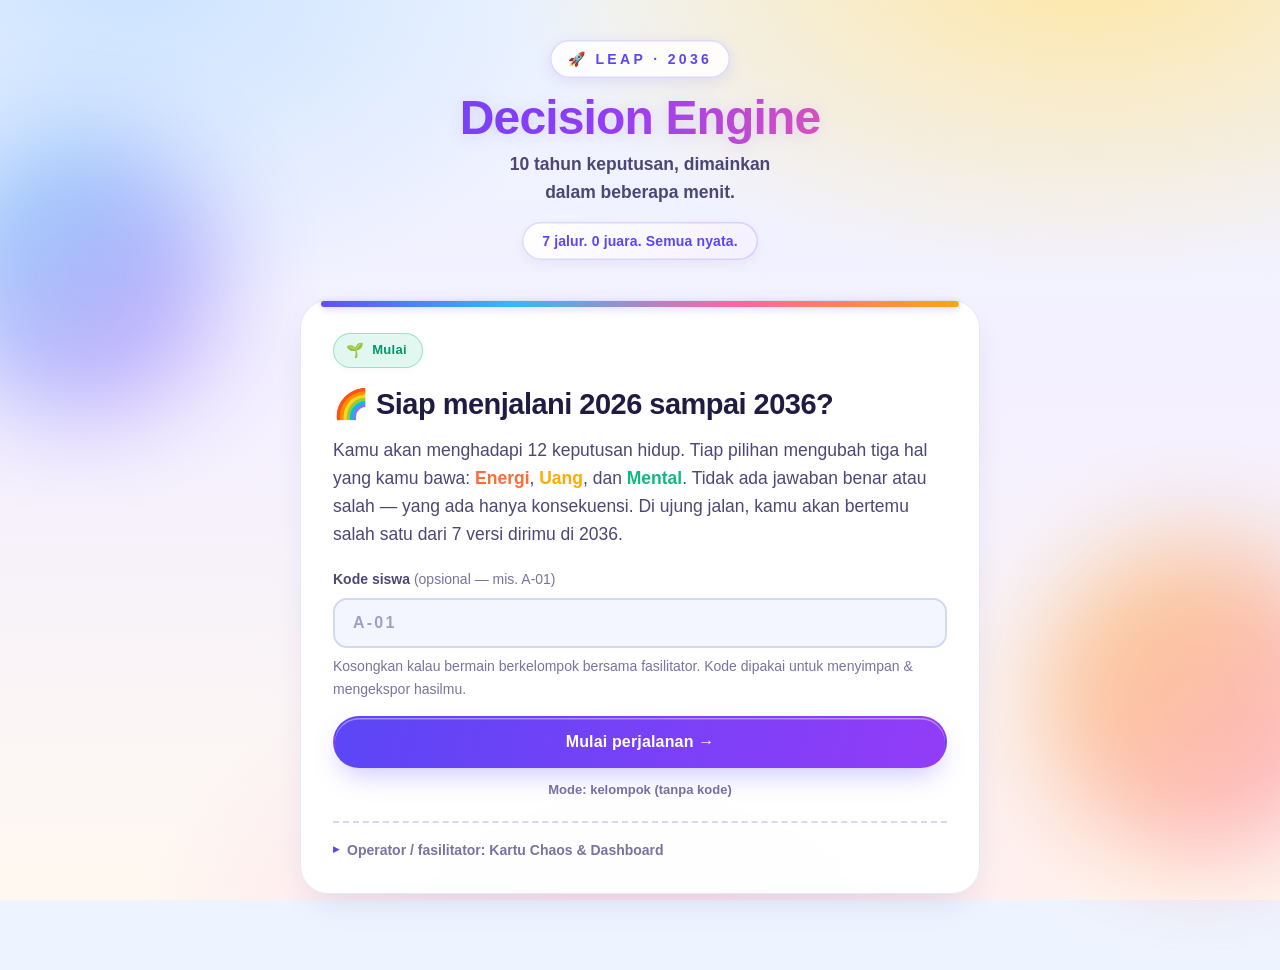
==== commit 99eb6bc4: "docs & feat: add dashboard direct link to index.html and write audit handoff report" ====
--- a/index.html
+++ b/index.html
@@ -79,10 +79,15 @@
     <p class="mode-line" id="modeLine">Mode: kelompok (tanpa kode)</p>
 
     <details class="op-toggle" id="opToggle">
-      <summary>Operator / fasilitator: Kartu Chaos (opsional)</summary>
+      <summary>Operator / fasilitator: Kartu Chaos & Dashboard</summary>
       <p class="op-note">Kartu Chaos diterapkan ke semua peserta di antara Fase 2 dan Fase 3. Default mati. Biasanya cabut maksimal 2 dari 3.</p>
       <div class="chaos-picks" id="chaosPicks"><!-- filled by JS --></div>
       <p class="op-note" id="chaosNote">Tidak ada Kartu Chaos dipilih.</p>
+      <div style="margin-top:12px;padding-top:10px;border-top:1px dashed var(--border);text-align:center">
+        <a href="dashboard.html" target="_blank" style="color:var(--energi);font-weight:800;font-size:13px;text-decoration:none;display:inline-flex;align-items:center;gap:6px">
+          📊 Buka Papan Fasilitator (Dashboard Kelas) →
+        </a>
+      </div>
     </details>
   </section>
 
@@ -281,7 +286,9 @@
       <div class="ph-sub" id="printSub">LEAP 2036</div>
     </div>
     <div class="surat-print" id="suratPrint"></div>
-  </div>
+  <footer style="margin-top:28px;padding-top:16px;border-top:1.5px solid var(--border);text-align:center;font-size:12px;color:var(--muted)">
+    LEAP 2036 · KKN STEM 2026 · <a href="dashboard.html" style="color:var(--muted);text-decoration:underline">Papan Fasilitator (Dashboard Kelas)</a>
+  </footer>
 
 </div>
 
--- a/style.css
+++ b/style.css
@@ -1,85 +1,81 @@
 /* ============================================================
-   LEAP 2036 — DECISION ENGINE  ·  hand-written CSS  (kid-friendly v3)
+   LEAP 2036 — DECISION ENGINE  ·  Visual Polish (Vibrant & Ramah Anak)
    ------------------------------------------------------------
-   COMPLETE PRESENTATION REWRITE — engine/logic/IDs untouched.
-   Goal: warm, bright, modern, ramah anak (SD→SMA). NOT a techy
-   dark dashboard. A cheerful "petualangan ke 2036" daylight look:
-     · light sky→cream background with soft sun & cloud glows
-     · friendly ROUNDED system type (ui-rounded), generous sizing
-     · big squishy buttons + cards, soft colorful shadows
-     · emoji wayfinding on phase badges (🌱 ⚡ 🌟), gentle bounce
-     · 3 resources color-coded bright (Energi/Uang/Mental)
-     · mobile-first, thumb-reachable, safe-area aware, >=44px taps
-   Offline / file:// safe: system-font stack ONLY (incl. ui-rounded
-   color emoji are font glyphs), no web fonts, no CDN, no @import.
-   PLUS a @media print light/ink Surat sheet (unchanged behaviour).
-   Every id/class the controller JS touches is PRESERVED; new hooks
-   are added, never renamed.
+   COMPLETE PRESENTATION ENHANCEMENT — Engine & JS IDs untouched.
+   Target: Vibrant, warm, kid-friendly (SD→SMA), mobile-first.
+     · Dynamic ambient daylight background with animated floating glows
+     · Soft glassmorphic cards with animated colorful top accent ribbons
+     · Interactive tactile buttons (A & B distinct color accents, 3D keys)
+     · High-visibility HUD with resource icons (⚡ Energi, 💰 Uang, 🧠 Mental)
+     · Milestone progress bar with shimmering fill animation
+     · Celebratory reveal & result profile card styling
+     · System rounded font stack ONLY (offline / file:// safe)
+     · Clean @media print preservation for Surat sheet
    ============================================================ */
 
 :root {
   /* ---- surfaces (bright daylight) ---- */
-  --bg:        #eaf1ff;   /* soft sky          */
-  --bg-cream:  #fff6ea;   /* warm horizon      */
-  --card:      #ffffff;
-  --card-2:    #fbfcff;
-  --soft:      #f3f6ff;   /* tinted inner panel */
-  --soft2:     #eef2fe;
-  --line:      #e7eaf6;
-  --line2:     #d8ddf0;
-  --line3:     #c5cce6;
-
-  /* ---- ink (deep friendly plum-navy, never harsh black) ---- */
-  --ink:       #2b2750;
-  --ink-soft:  #56527a;
-  --ink-dim:   #837fa6;
-  --ink-faint: #aaa7c6;
-
-  /* ---- accent (cheerful blue-violet, single hero) ---- */
-  --accent:    #6a5cff;
-  --accent-bright: #8a7cff;
-  --accent2:   #a062ff;
-  --accent-ink:#ffffff;          /* text that sits ON the accent fill */
-  --accent-soft: #ece8ff;
-  --accent-glow: rgba(106,92,255,.30);
+  --bg:          #eef4ff;   /* soft sky blue */
+  --bg-cream:    #fff8f0;   /* warm horizon cream */
+  --card:        #ffffff;
+  --card-2:      #fcfdff;
+  --soft:        #f3f6ff;   /* tinted inner panel */
+  --soft2:       #eaeefe;
+  --line:        #e2e7f6;
+  --line2:       #d2d9f0;
+  --line3:       #b8c2e6;
+
+  /* ---- ink (deep plum-navy, friendly & high contrast) ---- */
+  --ink:         #1f1b42;
+  --ink-soft:    #4c4775;
+  --ink-dim:     #7873a0;
+  --ink-faint:   #a39fc2;
+
+  /* ---- primary accent (vibrant indigo-violet hero) ---- */
+  --accent:        #5b46f6;
+  --accent-bright: #7c69ff;
+  --accent2:       #933cf8;
+  --accent-ink:    #ffffff;
+  --accent-soft:   #eeeaff;
+  --accent-glow:   rgba(91, 70, 246, 0.35);
 
   /* ---- playful secondary pops ---- */
-  --pink:      #ff77b1;
-  --sky:       #36c4ff;
-  --gold:      #ffb01f;
-
-  /* ---- the 3 resources (color-coded throughout) ---- */
-  --energi:    #ff7a4d; /* warm coral  */
-  --uang:      #ffb422; /* sunny gold  */
-  --mental:    #18c3a4; /* fresh mint  */
-  --energi-soft: rgba(255,122,77,.12);
-  --uang-soft:   rgba(255,180,34,.14);
-  --mental-soft: rgba(24,195,164,.12);
-
-  --good:      #1fb85e;
-  --warn:      #f59331;
+  --pink:        #ff5c9d;
+  --sky:         #29b6f6;
+  --gold:        #ffa000;
+
+  /* ---- 3 resources (vivid coral / gold / mint) ---- */
+  --energi:        #ff6b3b; /* warm energetic coral */
+  --uang:          #ffab00; /* rich sunny gold */
+  --mental:        #10b981; /* fresh vibrant mint */
+  --energi-soft:   rgba(255, 107, 59, 0.12);
+  --uang-soft:     rgba(255, 171, 0, 0.14);
+  --mental-soft:   rgba(16, 185, 129, 0.12);
+
+  --good:        #10b981;
+  --warn:        #f59e0b;
 
   /* ---- spacing scale (4pt base) ---- */
   --s1: 4px;  --s2: 8px;  --s3: 12px; --s4: 16px;
   --s5: 20px; --s6: 24px; --s7: 32px; --s8: 40px; --s9: 56px;
 
-  /* ---- radius scale (rounder = friendlier) ---- */
+  /* ---- radius scale (friendly & squishy) ---- */
   --r-xs: 10px;
   --r-sm: 14px;
   --r-md: 20px;
   --r-lg: 28px;
   --r-pill: 999px;
-  --radius:    var(--r-lg);   /* legacy aliases kept */
+  --radius:    var(--r-lg);
   --radius-sm: var(--r-sm);
 
-  /* ---- elevation (soft, lightly tinted — no hard black) ---- */
-  --shadow-1: 0 2px 6px rgba(60,52,120,.07);
-  --shadow-2: 0 16px 34px -18px rgba(74,64,150,.30);
-  --shadow-3: 0 28px 60px -26px rgba(74,64,150,.36);
-  --shadow:   var(--shadow-3); /* legacy alias */
+  /* ---- elevation shadows ---- */
+  --shadow-1: 0 4px 12px rgba(45, 35, 110, 0.06);
+  --shadow-2: 0 16px 36px -12px rgba(45, 35, 110, 0.14), 0 0 0 1px rgba(255, 255, 255, 0.8) inset;
+  --shadow-3: 0 28px 60px -16px rgba(45, 35, 110, 0.22);
+  --shadow:   var(--shadow-3);
   --ring:     0 0 0 1px var(--line2);
 
-  /* ---- type scale (system rounded fonts, generous for kids) ---- */
+  /* ---- typography ---- */
   --fs-micro: 11.5px;
   --fs-cap:   13px;
   --fs-sm:    14px;
@@ -91,26 +87,26 @@
   --fs-display: clamp(28px, 6.6vw, 42px);
 
   --lh-tight: 1.16;
-  --lh-snug:  1.4;
-  --lh-body:  1.62;
-
-  --tracking-cap: .12em;   /* uppercase eyebrows */
-  --tracking-tight: -.015em;
+  --lh-snug:  1.38;
+  --lh-body:  1.60;
+
+  --tracking-cap: .12em;
+  --tracking-tight: -.018em;
 
   --maxw: 720px;
 
-  /* ui-rounded → SF Rounded on Apple; graceful system fallbacks elsewhere */
+  /* system-font stack only (offline / file:// safe) */
   --font: ui-rounded, "SF Pro Rounded", -apple-system, BlinkMacSystemFont,
           "Segoe UI Variable", "Segoe UI", Roboto, "Helvetica Neue", Arial,
           "Noto Sans", sans-serif;
   --mono: ui-rounded, "SF Pro Rounded", "Segoe UI", Roboto, sans-serif;
 
-  /* ---- motion (a little squishy, still calm) ---- */
-  --ease-out: cubic-bezier(.2, .75, .25, 1);
-  --ease-spring: cubic-bezier(.28, 1.32, .42, 1);
-  --t-fast: .14s;
-  --t-med:  .26s;
-  --t-slow: .5s;
+  /* ---- motion ---- */
+  --ease-out: cubic-bezier(.16, 1, .3, 1);
+  --ease-spring: cubic-bezier(.34, 1.56, .64, 1);
+  --t-fast: .15s;
+  --t-med:  .28s;
+  --t-slow: .52s;
 }
 
 * { box-sizing: border-box; }
@@ -129,18 +125,51 @@
   -webkit-text-size-adjust: 100%;
 }
 
+/* Ambient cheerful background with floating glows */
 body {
+  position: relative;
   background:
-    radial-gradient(820px 460px at 86% -10%, #fff0c0 0%, rgba(255,240,192,0) 60%),  /* sun  */
-    radial-gradient(760px 520px at 6% -2%,  #d6e6ff 0%, rgba(214,230,255,0) 58%),   /* sky  */
-    radial-gradient(960px 700px at 50% 122%, #ffe1ef 0%, rgba(255,225,239,0) 56%),  /* glow */
-    linear-gradient(180deg, #eaf1ff 0%, #f3f0ff 46%, var(--bg-cream) 100%);
+    radial-gradient(900px 500px at 85% -5%, #ffe6a3 0%, rgba(255,230,163,0) 65%),  /* warm sun glow */
+    radial-gradient(800px 550px at 10% -2%,  #cce3ff 0%, rgba(204,227,255,0) 60%),  /* sky blue glow */
+    radial-gradient(900px 700px at 50% 115%, #ffd6ed 0%, rgba(255,214,237,0) 60%),  /* pink horizon */
+    linear-gradient(180deg, #eef4ff 0%, #f4f0ff 45%, var(--bg-cream) 100%);
   background-attachment: fixed;
   min-height: 100vh;
   min-height: 100dvh;
+  overflow-x: hidden;
+}
+
+/* Floating ambient elements for kid-friendly visual magic */
+body::before, body::after {
+  content: "";
+  position: fixed;
+  border-radius: 50%;
+  pointer-events: none;
+  z-index: 0;
+  filter: blur(50px);
+  opacity: 0.45;
+}
+body::before {
+  width: 280px; height: 280px;
+  background: linear-gradient(135deg, var(--sky), var(--accent2));
+  top: 15%; left: -60px;
+  animation: floatBg 12s ease-in-out infinite alternate;
+}
+body::after {
+  width: 320px; height: 320px;
+  background: linear-gradient(135deg, var(--gold), var(--pink));
+  top: 60%; right: -80px;
+  animation: floatBg 15s ease-in-out infinite alternate-reverse;
+}
+@keyframes floatBg {
+  0%   { transform: translateY(0) scale(1); }
+  50%  { transform: translateY(-35px) scale(1.08); }
+  100% { transform: translateY(20px) scale(0.95); }
 }
 
 .wrap {
+  position: relative;
+  z-index: 1;
   max-width: var(--maxw);
   margin: 0 auto;
   padding:
@@ -151,10 +180,9 @@
 }
 
 a { color: var(--accent); text-underline-offset: 2px; }
-
 ::selection { background: var(--accent-soft); color: var(--ink); }
 
-/* friendly soft scrollbar (desktop) */
+/* friendly soft scrollbar */
 * { scrollbar-width: thin; scrollbar-color: var(--line3) transparent; }
 *::-webkit-scrollbar { width: 10px; height: 10px; }
 *::-webkit-scrollbar-thumb { background: var(--line3); border-radius: var(--r-pill); border: 3px solid transparent; background-clip: padding-box; }
@@ -163,7 +191,7 @@
 /* ---------- header / brand ---------- */
 .app-head {
   text-align: center;
-  padding: var(--s4) 0 var(--s2);
+  padding: var(--s4) 0 var(--s3);
   animation: fadeIn .6s var(--ease-out) both;
 }
 .app-logo {
@@ -171,14 +199,19 @@
   align-items: center;
   gap: .5em;
   font-size: var(--fs-sm);
-  letter-spacing: .26em;
+  letter-spacing: .24em;
   text-transform: uppercase;
   color: var(--accent);
   font-weight: 800;
-  padding: 7px 16px;
-  border-radius: var(--r-pill);
-  background: var(--accent-soft);
-  box-shadow: inset 0 0 0 1px rgba(106,92,255,.16);
+  padding: 8px 18px;
+  border-radius: var(--r-pill);
+  background: rgba(255, 255, 255, 0.85);
+  backdrop-filter: blur(8px);
+  box-shadow: 0 4px 15px rgba(91, 70, 246, 0.12), inset 0 0 0 1.5px rgba(91, 70, 246, 0.2);
+  transition: transform var(--t-fast) var(--ease-spring);
+}
+.app-logo:hover {
+  transform: translateY(-2px) scale(1.03);
 }
 .app-title {
   font-size: var(--fs-h1);
@@ -186,10 +219,11 @@
   letter-spacing: var(--tracking-tight);
   line-height: var(--lh-tight);
   margin: var(--s3) 0 var(--s1);
-  background: linear-gradient(100deg, var(--accent) 4%, var(--accent2) 52%, var(--pink) 98%);
+  background: linear-gradient(100deg, var(--accent) 0%, var(--accent2) 45%, var(--pink) 95%);
   -webkit-background-clip: text;
   background-clip: text;
   color: transparent;
+  filter: drop-shadow(0 2px 8px rgba(91, 70, 246, 0.15));
 }
 .app-sub {
   color: var(--ink-soft);
@@ -204,43 +238,59 @@
   padding: var(--s2) var(--s5);
   border: 0;
   border-radius: var(--r-pill);
-  background: linear-gradient(180deg, #ffffff, var(--soft));
+  background: linear-gradient(135deg, #ffffff, #f4f0ff);
   color: var(--accent);
   font-weight: 800;
   font-size: var(--fs-sm);
   letter-spacing: .01em;
-  box-shadow: var(--shadow-1), inset 0 0 0 1.5px rgba(106,92,255,.18);
+  box-shadow: var(--shadow-1), inset 0 0 0 1.5px rgba(91, 70, 246, 0.2);
+  position: relative;
+  overflow: hidden;
+}
+.headline-tag::after {
+  content: "";
+  position: absolute; inset: 0;
+  background: linear-gradient(90deg, transparent, rgba(255, 255, 255, 0.6), transparent);
+  transform: translateX(-100%);
+  animation: shimmerTag 4s ease-in-out infinite;
+}
+@keyframes shimmerTag {
+  0%, 60% { transform: translateX(-100%); }
+  100%    { transform: translateX(100%); }
 }
 
 /* ---------- generic card ---------- */
 .card {
   position: relative;
-  background: var(--card);
-  border: 1px solid var(--line);
+  background: rgba(255, 255, 255, 0.96);
+  backdrop-filter: blur(14px);
+  -webkit-backdrop-filter: blur(14px);
+  border: 1px solid rgba(226, 231, 246, 0.9);
   border-radius: var(--r-lg);
   box-shadow: var(--shadow-2);
   padding: var(--s6);
   margin: var(--s5) 0;
-}
-/* playful candy ribbon along the very top edge = signature, not techy */
+  transition: box-shadow var(--t-med) ease;
+}
+/* Playful animated ribbon along top card edge */
 .card::before {
   content: "";
   position: absolute;
-  left: 22px; right: 22px; top: 0;
-  height: 5px;
-  border-radius: var(--r-pill);
-  background: linear-gradient(90deg, var(--accent), var(--accent2) 42%, var(--pink) 74%, var(--gold));
-  opacity: .9;
+  left: 20px; right: 20px; top: 0;
+  height: 6px;
+  border-radius: var(--r-pill);
+  background: linear-gradient(90deg, var(--accent), var(--sky) 30%, var(--pink) 65%, var(--gold));
+  opacity: .95;
+  box-shadow: 0 2px 8px rgba(91, 70, 246, 0.25);
 }
 .card.tight { padding: var(--s5); }
 
-/* screen entrance — gentle pop+rise. JS only toggles .hidden,
-   so we animate every non-hidden .card screen on (re)entry. */
+/* Screen entrance animation */
 .js-anim .card:not(.hidden) {
-  animation: screenIn .46s var(--ease-spring) both;
+  animation: screenIn .48s var(--ease-spring) both;
 }
 @keyframes screenIn {
-  from { opacity: 0; transform: translateY(16px) scale(.985); }
+  from { opacity: 0; transform: translateY(18px) scale(.98); }
   to   { opacity: 1; transform: none; }
 }
 @keyframes fadeIn { from { opacity: 0; } to { opacity: 1; } }
@@ -248,12 +298,12 @@
 /* left accent rail used by themed cards */
 .bridge-card, .chaos-card, .bet-card { overflow: hidden; }
 .bridge-card::after, .chaos-card::after, .bet-card::after {
-  content: ""; position: absolute; left: 0; top: 0; bottom: 0; width: 6px;
+  content: ""; position: absolute; left: 0; top: 0; bottom: 0; width: 7px;
   border-top-left-radius: var(--r-lg); border-bottom-left-radius: var(--r-lg);
 }
 .bridge-card::after { background: linear-gradient(180deg, var(--accent), var(--accent2)); }
-.chaos-card::after  { background: linear-gradient(180deg, var(--energi), #ff5e7d); }
-.bet-card::after    { background: linear-gradient(180deg, var(--gold), #ff8e3c); }
+.chaos-card::after  { background: linear-gradient(180deg, var(--energi), #ff4769); }
+.bet-card::after    { background: linear-gradient(180deg, var(--gold), #ff8400); }
 
 /* ---------- phase badge + meta ---------- */
 .phase-row {
@@ -274,16 +324,16 @@
   letter-spacing: .02em;
   border: 1.5px solid transparent;
   white-space: nowrap;
-}
-/* emoji wayfinding instead of a techy glowing dot */
+  box-shadow: 0 2px 6px rgba(0,0,0,0.03);
+}
 .phase-badge::before {
   content: "✨";
-  font-size: 1.05em;
+  font-size: 1.1em;
   line-height: 1;
 }
-.phase-Fondasi { color: #0e8f78; background: var(--mental-soft); border-color: rgba(24,195,164,.34); }
-.phase-Krisis  { color: #d8542b; background: var(--energi-soft); border-color: rgba(255,122,77,.34); }
-.phase-Panen   { color: #b07a00; background: var(--uang-soft);   border-color: rgba(255,180,34,.40); }
+.phase-Fondasi { color: #059669; background: var(--mental-soft); border-color: rgba(16,185,129,.35); }
+.phase-Krisis  { color: #e11d48; background: var(--energi-soft); border-color: rgba(255,107,59,.35); }
+.phase-Panen   { color: #d97706; background: var(--uang-soft);   border-color: rgba(255,171,0,.42); }
 .phase-Fondasi::before { content: "🌱"; }
 .phase-Krisis::before  { content: "⚡"; }
 .phase-Panen::before   { content: "🌟"; }
@@ -292,40 +342,58 @@
   font-family: var(--mono);
   font-size: var(--fs-cap);
   font-weight: 800;
-  color: var(--ink-soft);
-  background: var(--soft);
-  border: 1px solid var(--line2);
-  border-radius: var(--r-pill);
-  padding: 4px 12px;
-  letter-spacing: .02em;
+  color: var(--accent);
+  background: var(--accent-soft);
+  border: 1.5px solid rgba(91, 70, 246, 0.2);
+  border-radius: var(--r-pill);
+  padding: 4px 14px;
+  letter-spacing: .03em;
   font-variant-numeric: tabular-nums;
+  box-shadow: 0 2px 6px rgba(91, 70, 246, 0.08);
 }
 .round-id {
   margin-left: auto;
   font-family: var(--mono);
   font-size: var(--fs-cap);
-  color: var(--ink-faint);
+  color: var(--ink-dim);
   letter-spacing: .04em;
-  font-weight: 700;
+  font-weight: 800;
+  background: var(--soft);
+  padding: 3px 10px;
+  border-radius: var(--r-pill);
 }
 
 /* ---------- progress ---------- */
 .progress { margin: var(--s2) 0 var(--s5); }
 .progress-track {
-  height: 12px;
+  height: 14px;
   background: var(--soft2);
-  border: 1px solid var(--line2);
+  border: 1.5px solid var(--line2);
   border-radius: var(--r-pill);
   overflow: hidden;
+  position: relative;
+  box-shadow: inset 0 2px 4px rgba(0,0,0,0.05);
 }
 .progress-fill {
   height: 100%;
   width: 0%;
   border-radius: var(--r-pill);
-  background: linear-gradient(90deg, var(--accent), var(--accent2), var(--pink));
-  box-shadow: 0 0 12px -3px var(--accent-glow);
+  background: linear-gradient(90deg, var(--accent), var(--accent2) 40%, var(--pink) 80%, var(--gold));
+  box-shadow: 0 0 14px var(--accent-glow);
   transition: width var(--t-slow) var(--ease-out);
-}
+  position: relative;
+}
+.progress-fill::after {
+  content: "";
+  position: absolute; inset: 0;
+  background: linear-gradient(90deg, transparent, rgba(255,255,255,0.4), transparent);
+  animation: shimmerFill 2.5s infinite;
+}
+@keyframes shimmerFill {
+  0%   { transform: translateX(-100%); }
+  100% { transform: translateX(100%); }
+}
+
 .progress-label {
   display: flex;
   justify-content: space-between;
@@ -336,54 +404,64 @@
   font-weight: 600;
 }
 #progressPhase { font-weight: 800; color: var(--ink-soft); }
-#progressCount { font-variant-numeric: tabular-nums; }
-
-/* ---------- stat bars (the 3 resources) — bright friendly HUD ---------- */
+#progressCount { font-variant-numeric: tabular-nums; font-weight: 800; color: var(--accent); }
+
+/* ---------- stat bars (3 resources HUD) ---------- */
 .stats {
   position: sticky;
-  top: 0;
+  top: var(--s2);
   z-index: 20;
-  background: linear-gradient(180deg, rgba(255,255,255,.96), rgba(255,255,255,.9));
-  backdrop-filter: blur(10px) saturate(1.15);
-  -webkit-backdrop-filter: blur(10px) saturate(1.15);
-  border: 1px solid var(--line);
+  background: rgba(255, 255, 255, 0.94);
+  backdrop-filter: blur(16px) saturate(1.2);
+  -webkit-backdrop-filter: blur(16px) saturate(1.2);
+  border: 1.5px solid rgba(226, 231, 246, 0.95);
   border-radius: var(--r-md);
-  padding: var(--s3) var(--s4) var(--s3);
-  margin: 0 0 var(--s2);
-  box-shadow: var(--shadow-2);
+  padding: var(--s3) var(--s4);
+  margin: 0 0 var(--s3);
+  box-shadow: 0 10px 30px -10px rgba(45, 35, 110, 0.15), 0 0 0 1px rgba(255,255,255,0.8) inset;
   padding-top: calc(var(--s3) + env(safe-area-inset-top));
 }
 .stat {
   display: grid;
-  grid-template-columns: 64px 1fr 46px;
+  grid-template-columns: 82px 1fr 46px;
   align-items: center;
   gap: var(--s3);
   margin: var(--s2) 0;
 }
 .stat:first-child { margin-top: var(--s1); }
 .stat:last-child  { margin-bottom: var(--s1); }
+
 .stat-name {
   font-size: var(--fs-cap);
   font-weight: 800;
   letter-spacing: .01em;
-}
+  display: flex;
+  align-items: center;
+  gap: 4px;
+}
+/* Resource icons for high visual recognition */
+.stat-e .stat-name::before { content: "⚡"; }
+.stat-u .stat-name::before { content: "💰"; }
+.stat-m .stat-name::before { content: "🧠"; }
+
 .stat-track {
   display: block;
   position: relative;
-  height: 16px;
+  height: 18px;
   background: var(--soft2);
-  border: 1px solid var(--line2);
+  border: 1.5px solid var(--line2);
   border-radius: var(--r-pill);
   overflow: hidden;
-}
-/* 100 = half of 0..200 scale — center baseline marker */
+  box-shadow: inset 0 2px 4px rgba(0,0,0,0.06);
+}
 .stat-track::after {
   content: "";
   position: absolute;
-  left: 50%; top: 3px; bottom: 3px;
+  left: 50%; top: 2px; bottom: 2px;
   width: 2px;
   border-radius: 2px;
-  background: rgba(43,39,80,.12);
+  background: rgba(31, 27, 66, 0.16);
+  z-index: 2;
 }
 .stat-fill {
   display: block;
@@ -392,22 +470,28 @@
   width: 50%;
   border-radius: var(--r-pill);
   transition: width var(--t-slow) var(--ease-spring), background var(--t-med) ease;
-  box-shadow: 0 0 10px -1px currentColor, inset 0 1px 0 rgba(255,255,255,.5);
-}
-/* moving sheen on the fill (purely decorative) */
+  box-shadow: 0 0 12px -1px currentColor, inset 0 1.5px 0 rgba(255,255,255,.6);
+  z-index: 1;
+}
 .stat-fill::after {
   content: "";
   position: absolute; inset: 0;
   border-radius: inherit;
-  background: linear-gradient(90deg, rgba(255,255,255,0) 0%, rgba(255,255,255,.45) 50%, rgba(255,255,255,0) 100%);
-  opacity: .55;
-}
-.stat-e .stat-fill { background: linear-gradient(90deg, #ff9466, var(--energi)); color: var(--energi); }
-.stat-u .stat-fill { background: linear-gradient(90deg, #ffc855, var(--uang));   color: var(--uang); }
-.stat-m .stat-fill { background: linear-gradient(90deg, #3fd6bb, var(--mental)); color: var(--mental); }
-.stat-e .stat-name { color: #d8542b; }
-.stat-u .stat-name { color: #b07a00; }
-.stat-m .stat-name { color: #0e8f78; }
+  background: linear-gradient(90deg, rgba(255,255,255,0) 0%, rgba(255,255,255,.5) 50%, rgba(255,255,255,0) 100%);
+  animation: statShimmer 3s infinite;
+}
+@keyframes statShimmer {
+  0%   { transform: translateX(-100%); }
+  100% { transform: translateX(100%); }
+}
+
+.stat-e .stat-fill { background: linear-gradient(90deg, #ff9266, var(--energi)); color: var(--energi); }
+.stat-u .stat-fill { background: linear-gradient(90deg, #ffc952, var(--uang));   color: var(--uang); }
+.stat-m .stat-fill { background: linear-gradient(90deg, #34d399, var(--mental)); color: var(--mental); }
+.stat-e .stat-name { color: #e11d48; }
+.stat-u .stat-name { color: #d97706; }
+.stat-m .stat-name { color: #059669; }
+
 .stat-val {
   font-family: var(--mono);
   font-size: var(--fs-lead);
@@ -419,7 +503,7 @@
 .stat-val.bump { animation: bump .5s var(--ease-spring); }
 @keyframes bump {
   0%   { transform: scale(1); }
-  35%  { transform: scale(1.32); text-shadow: 0 4px 14px var(--accent-glow); }
+  40%  { transform: scale(1.38); text-shadow: 0 4px 16px var(--accent-glow); color: var(--accent); }
   100% { transform: scale(1); }
 }
 
@@ -440,6 +524,7 @@
   margin: 0 0 var(--s5);
 }
 .r-situation strong { color: var(--ink); font-weight: 800; }
+
 .guardrail {
   position: relative;
   border-left: 5px solid var(--accent2);
@@ -449,10 +534,11 @@
   font-size: var(--fs-sm);
   color: var(--ink-soft);
   margin: 0 0 var(--s4);
+  box-shadow: 0 2px 8px rgba(91,70,246,0.08);
 }
 .guardrail strong { color: var(--ink); }
 
-/* ---------- option buttons (big squishy A/B) ---------- */
+/* ---------- option buttons (big squishy A & B with distinct themes) ---------- */
 .options { display: grid; gap: var(--s3); }
 .opt {
   text-align: left;
@@ -462,13 +548,13 @@
   background: var(--card-2);
   color: var(--ink);
   border-radius: var(--r-md);
-  padding: var(--s4) var(--s5) var(--s4) 62px;
+  padding: var(--s4) var(--s5) var(--s4) 66px;
   position: relative;
   font-size: var(--fs-body);
-  font-weight: 600;
+  font-weight: 700;
   font-family: inherit;
   line-height: var(--lh-snug);
-  min-height: 56px;
+  min-height: 60px;
   box-shadow: var(--shadow-1);
   transition: transform var(--t-fast) var(--ease-out),
               border-color var(--t-fast) ease,
@@ -478,19 +564,22 @@
 @media (hover: hover) {
   .opt:hover {
     border-color: var(--accent);
-    background: #fff;
-    transform: translateY(-3px);
+    background: #ffffff;
+    transform: translateY(-3px) scale(1.005);
     box-shadow: var(--shadow-2);
   }
-  .opt:hover .opt-key { background: var(--accent); color: #fff; border-color: var(--accent); transform: translateY(-50%) rotate(-4deg) scale(1.05); }
+  .opt:hover .opt-key {
+    transform: translateY(-50%) rotate(-4deg) scale(1.08);
+  }
 }
 .opt:focus-visible { outline: 3px solid var(--accent); outline-offset: 3px; }
 .opt:active { transform: translateY(0) scale(.98); transition-duration: .05s; }
+
 .opt .opt-key {
   position: absolute;
   left: 14px; top: 50%;
   transform: translateY(-50%);
-  width: 36px; height: 36px;
+  width: 38px; height: 38px;
   display: grid; place-items: center;
   border-radius: 50%;
   border: 2px solid var(--line2);
@@ -498,33 +587,44 @@
   font-weight: 900;
   font-size: var(--fs-lead);
   color: var(--accent);
+  box-shadow: inset 0 2px 4px rgba(0,0,0,0.04);
   transition: background var(--t-fast) ease, color var(--t-fast) ease, border-color var(--t-fast) ease, transform var(--t-fast) var(--ease-spring);
 }
+
+/* Distinct visual flavor for Option A (Coral accent) vs Option B (Mint accent) */
+#optA:hover { border-color: rgba(255, 107, 59, 0.7); }
+#optA:hover .opt-key { background: linear-gradient(135deg, #ff8056, var(--energi)); color: #fff; border-color: var(--energi); }
+
+#optB:hover { border-color: rgba(16, 185, 129, 0.7); }
+#optB:hover .opt-key { background: linear-gradient(135deg, #34d399, var(--mental)); color: #fff; border-color: var(--mental); }
+
 .opt.selected {
   border-color: var(--accent);
-  background: linear-gradient(180deg, #fff, var(--accent-soft));
+  background: linear-gradient(180deg, #ffffff, var(--accent-soft));
   box-shadow: 0 0 0 3px var(--accent-glow), var(--shadow-2);
 }
 .opt.selected .opt-key {
-  background: linear-gradient(180deg, var(--accent-bright), var(--accent));
+  background: linear-gradient(135deg, var(--accent-bright), var(--accent));
   color: #fff;
   border-color: var(--accent);
-  transform: translateY(-50%) scale(1.08);
+  transform: translateY(-50%) scale(1.1);
+  box-shadow: 0 4px 12px var(--accent-glow);
 }
 .opt.dimmed { opacity: .45; filter: saturate(.65); }
 
-/* ---------- reveal (consequence) ---------- */
+/* ---------- reveal (consequence box) ---------- */
 .reveal {
   margin-top: var(--s4);
-  border: 1.5px solid rgba(31,184,94,.28);
-  border-left: 5px solid var(--good);
+  border: 1.5px solid rgba(16, 185, 129, 0.35);
+  border-left: 6px solid var(--good);
   border-radius: var(--r-md);
-  background: linear-gradient(90deg, rgba(31,184,94,.10), rgba(31,184,94,.03));
+  background: linear-gradient(135deg, rgba(16, 185, 129, 0.10), rgba(16, 185, 129, 0.02));
   padding: var(--s4) var(--s4);
   font-size: var(--fs-body);
   line-height: var(--lh-body);
   color: var(--ink-soft);
-  animation: revealIn .42s var(--ease-out);
+  box-shadow: 0 4px 16px rgba(16, 185, 129, 0.08);
+  animation: revealIn .44s var(--ease-spring);
 }
 .reveal .reveal-h {
   font-size: var(--fs-micro);
@@ -533,9 +633,13 @@
   color: var(--good);
   font-weight: 800;
   margin-bottom: var(--s1);
-}
+  display: flex;
+  align-items: center;
+  gap: 6px;
+}
+.reveal .reveal-h::before { content: "⏱️"; }
 @keyframes revealIn {
-  from { opacity: 0; transform: translateY(8px); }
+  from { opacity: 0; transform: translateY(10px) scale(.98); }
   to   { opacity: 1; transform: none; }
 }
 
@@ -549,10 +653,10 @@
   letter-spacing: .01em;
   cursor: pointer;
   border-radius: var(--r-pill);
-  padding: 14px 26px;
-  min-height: 50px;
+  padding: 14px 28px;
+  min-height: 52px;
   border: 2px solid var(--line2);
-  background: #fff;
+  background: #ffffff;
   color: var(--ink);
   box-shadow: var(--shadow-1);
   transition: transform var(--t-fast) var(--ease-out),
@@ -567,17 +671,33 @@
 .btn:focus-visible { outline: 3px solid var(--accent); outline-offset: 3px; }
 .btn:active { transform: translateY(0) scale(.96); transition-duration: .05s; }
 .btn:disabled { opacity: .45; cursor: not-allowed; transform: none; box-shadow: none; filter: saturate(.5); }
+
 .btn-primary {
-  background: linear-gradient(100deg, var(--accent), var(--accent2));
+  background: linear-gradient(105deg, var(--accent) 0%, var(--accent2) 100%);
   border-color: transparent;
   color: var(--accent-ink);
-  box-shadow: 0 12px 26px -10px var(--accent-glow), inset 0 1px 0 rgba(255,255,255,.4);
+  box-shadow: 0 12px 28px -8px var(--accent-glow), inset 0 1.5px 0 rgba(255,255,255,.4);
+  position: relative;
+  overflow: hidden;
+}
+.btn-primary::after {
+  content: "";
+  position: absolute; inset: 0;
+  background: linear-gradient(90deg, transparent, rgba(255,255,255,0.25), transparent);
+  transform: translateX(-100%);
+  transition: transform 0.6s ease;
 }
 @media (hover: hover) {
-  .btn-primary:hover { filter: brightness(1.06) saturate(1.05); box-shadow: 0 16px 32px -10px var(--accent-glow), inset 0 1px 0 rgba(255,255,255,.4); }
+  .btn-primary:hover {
+    filter: brightness(1.06) saturate(1.08);
+    box-shadow: 0 16px 36px -8px var(--accent-glow), inset 0 1.5px 0 rgba(255,255,255,.4);
+  }
+  .btn-primary:hover::after {
+    transform: translateX(100%);
+  }
 }
 .btn-ghost { background: transparent; border-color: var(--line2); color: var(--ink-soft); }
-@media (hover: hover) { .btn-ghost:hover { background: rgba(255,255,255,.6); } }
+@media (hover: hover) { .btn-ghost:hover { background: rgba(255,255,255,.7); } }
 .btn-block { width: 100%; }
 .btn-row { display: flex; gap: var(--s3); flex-wrap: wrap; }
 .btn-row.end { justify-content: flex-end; }
@@ -585,9 +705,9 @@
 .toolbar {
   display: flex; gap: var(--s2); flex-wrap: wrap;
   justify-content: center;
-  margin-top: var(--s3);
-}
-.toolbar .btn { padding: 11px 18px; font-size: var(--fs-sm); min-height: 44px; }
+  margin-top: var(--s4);
+}
+.toolbar .btn { padding: 12px 20px; font-size: var(--fs-sm); min-height: 46px; }
 
 /* ---------- code entry ---------- */
 .field { margin: var(--s4) 0; }
@@ -607,7 +727,7 @@
   background: var(--soft);
   border: 2px solid var(--line2);
   border-radius: var(--r-sm);
-  padding: 14px 16px;
+  padding: 14px 18px;
   transition: border-color var(--t-fast) ease, box-shadow var(--t-fast) ease, background var(--t-fast) ease;
 }
 .input::placeholder, .textarea::placeholder { color: var(--ink-faint); }
@@ -615,13 +735,13 @@
 .input:focus, .textarea:focus {
   outline: none;
   border-color: var(--accent);
-  background: #fff;
+  background: #ffffff;
   box-shadow: 0 0 0 4px var(--accent-glow);
 }
 .input.code { font-family: var(--mono); letter-spacing: .14em; text-transform: uppercase; font-weight: 800; }
-.textarea { min-height: 76px; resize: vertical; line-height: var(--lh-body); }
-
-/* operator toggle row (kept quiet — facilitator only) */
+.textarea { min-height: 80px; resize: vertical; line-height: var(--lh-body); }
+
+/* operator toggle row */
 .op-toggle {
   margin-top: var(--s5);
   border-top: 2px dashed var(--line2);
@@ -631,7 +751,7 @@
   cursor: pointer;
   color: var(--ink-dim);
   font-size: var(--fs-sm);
-  font-weight: 600;
+  font-weight: 700;
   user-select: none;
   list-style: none;
   display: flex;
@@ -642,8 +762,8 @@
 .op-toggle summary::-webkit-details-marker { display: none; }
 .op-toggle summary::before {
   content: "▸";
-  font-size: 11px;
-  color: var(--ink-faint);
+  font-size: 12px;
+  color: var(--accent);
   transition: transform var(--t-fast) ease;
 }
 .op-toggle[open] summary::before { transform: rotate(90deg); }
@@ -654,11 +774,11 @@
   border: 2px solid var(--line2);
   background: var(--soft);
   border-radius: var(--r-sm);
-  padding: 10px 14px;
+  padding: 10px 16px;
   font-size: var(--fs-sm);
-  font-weight: 600;
+  font-weight: 700;
   cursor: pointer;
-  min-height: 44px;
+  min-height: 46px;
   transition: border-color var(--t-fast) ease, background var(--t-fast) ease;
 }
 @media (hover: hover) { .chk:hover { border-color: var(--accent); background: #fff; } }
@@ -666,66 +786,73 @@
 .op-note { font-size: var(--fs-cap); color: var(--ink-dim); margin-top: var(--s3); }
 
 /* ---------- chaos card ---------- */
-.chaos-card .r-title { color: #d8542b; }
+.chaos-card .r-title { color: #e11d48; }
 .chaos-instruction {
   margin-top: var(--s4);
-  background: linear-gradient(180deg, rgba(255,122,77,.12), rgba(255,122,77,.04));
-  border: 1.5px solid rgba(255,122,77,.28);
+  background: linear-gradient(135deg, rgba(255,107,59,.14), rgba(255,107,59,.04));
+  border: 1.5px solid rgba(255,107,59,.35);
   border-radius: var(--r-md);
   padding: var(--s4) var(--s4);
   font-size: var(--fs-body);
   line-height: var(--lh-body);
   color: var(--ink-soft);
+  box-shadow: 0 4px 16px rgba(255,107,59,0.08);
 }
 .chaos-instruction .ci-h {
   font-size: var(--fs-micro); text-transform: uppercase; letter-spacing: var(--tracking-cap);
-  color: #d8542b; font-weight: 800; margin-bottom: var(--s1);
-}
+  color: #e11d48; font-weight: 800; margin-bottom: var(--s1);
+  display: flex; align-items: center; gap: 6px;
+}
+.chaos-instruction .ci-h::before { content: "📢"; }
 
 /* ---------- bet resolution ---------- */
-.bet-card .r-title { color: #b07a00; }
+.bet-card .r-title { color: #d97706; }
 .bet-draw { margin-top: var(--s4); text-align: center; }
 .bet-cards { display: grid; grid-template-columns: 1fr; gap: var(--s3); margin-top: var(--s3); }
 .bet-outcome {
   border-radius: var(--r-md);
   padding: var(--s5);
-  border: 1.5px solid var(--line2);
+  border: 2px solid var(--line2);
   background: var(--soft);
   animation: cardDraw .55s var(--ease-spring);
   transform-origin: center top;
-}
-.bet-outcome.win  { border-color: rgba(31,184,94,.5);  background: linear-gradient(180deg, rgba(31,184,94,.12), rgba(31,184,94,.03)); }
+  box-shadow: var(--shadow-2);
+}
+.bet-outcome.win  { border-color: rgba(16,185,129,.5);  background: linear-gradient(180deg, rgba(16,185,129,.14), rgba(16,185,129,.03)); }
 .bet-outcome.lose { border-color: var(--line2); background: var(--soft); }
 .bet-outcome h4 { margin: 0 0 var(--s2); font-size: var(--fs-h3); font-weight: 900; letter-spacing: -.01em; color: var(--ink); }
 .bet-outcome.win h4 { color: var(--good); }
 .bet-outcome p { margin: 0; color: var(--ink-soft); font-size: var(--fs-body); line-height: var(--lh-body); }
 @keyframes cardDraw {
-  0%   { opacity: 0; transform: perspective(900px) rotateX(-22deg) translateY(14px) scale(.96); }
+  0%   { opacity: 0; transform: perspective(900px) rotateX(-22deg) translateY(16px) scale(.95); }
   100% { opacity: 1; transform: perspective(900px) rotateX(0) translateY(0) scale(1); }
 }
 
 /* ---------- reveal / profile screen ---------- */
 .reveal-hero {
   text-align: center;
-  padding: var(--s3) 0 var(--s1);
+  padding: var(--s3) 0 var(--s2);
 }
 .reveal-kicker {
-  font-size: var(--fs-cap); letter-spacing: .2em; text-transform: uppercase;
+  font-size: var(--fs-cap); letter-spacing: .22em; text-transform: uppercase;
   color: var(--accent); font-weight: 800;
+  display: inline-block;
+  padding: 4px 14px;
+  background: var(--accent-soft);
+  border-radius: var(--r-pill);
 }
 .reveal-headline {
   font-size: var(--fs-display);
   font-weight: 900;
   letter-spacing: var(--tracking-tight);
   line-height: var(--lh-tight);
-  margin: var(--s2) 0 var(--s1);
+  margin: var(--s3) 0 var(--s1);
   text-wrap: balance;
-  background: linear-gradient(96deg, var(--accent) 4%, var(--accent2) 50%, var(--gold) 98%);
+  background: linear-gradient(96deg, var(--accent) 0%, var(--accent2) 48%, var(--gold) 96%);
   -webkit-background-clip: text; background-clip: text; color: transparent;
-}
-
-/* the profile name reveal — calm "your path", NOT a victory.
-   gentle scale + soft glow settle, no bounce/confetti. */
+  filter: drop-shadow(0 2px 8px rgba(91,70,246,0.12));
+}
+
 .profile-name {
   font-size: var(--fs-display);
   font-weight: 900;
@@ -739,39 +866,40 @@
   animation: profileSettle 1.1s var(--ease-out) both;
 }
 @keyframes profileSettle {
-  0%   { opacity: 0; transform: scale(.965); text-shadow: 0 0 0 rgba(106,92,255,0); }
-  55%  { opacity: 1; text-shadow: 0 8px 26px var(--accent-glow); }
-  100% { opacity: 1; transform: none; text-shadow: 0 0 0 rgba(106,92,255,0); }
+  0%   { opacity: 0; transform: scale(.96); text-shadow: 0 0 0 rgba(91,70,246,0); }
+  55%  { opacity: 1; text-shadow: 0 8px 28px var(--accent-glow); }
+  100% { opacity: 1; transform: none; text-shadow: 0 0 0 rgba(91,70,246,0); }
 }
 .profile-en {
   font-size: var(--fs-sm); color: var(--ink-dim);
-  font-weight: 700; letter-spacing: .03em;
+  font-weight: 800; letter-spacing: .04em;
   margin-bottom: var(--s4);
+  text-transform: uppercase;
 }
 .profile-block { margin: var(--s4) 0; }
 .profile-block .pb-h {
   font-size: var(--fs-micro); text-transform: uppercase; letter-spacing: var(--tracking-cap);
   font-weight: 800; margin-bottom: var(--s2); color: var(--accent);
 }
-.profile-block.tradeoff .pb-h { color: var(--warn); }
+.profile-block.tradeoff .pb-h { color: #d97706; }
 .profile-block.reframe .pb-h { color: var(--good); }
 .profile-block p { margin: 0; color: var(--ink-soft); font-size: var(--fs-body); line-height: var(--lh-body); }
 .profile-block.tradeoff {
-  background: linear-gradient(90deg, rgba(245,147,49,.10), rgba(245,147,49,.03));
-  border: 1.5px solid rgba(245,147,49,.24);
+  background: linear-gradient(135deg, rgba(245,158,11,.12), rgba(245,158,11,.03));
+  border: 1.5px solid rgba(245,158,11,.3);
   border-radius: var(--r-md);
   padding: var(--s4) var(--s4);
 }
 .profile-block.reframe {
-  background: linear-gradient(90deg, rgba(31,184,94,.10), rgba(31,184,94,.03));
-  border: 1.5px solid rgba(31,184,94,.24);
+  background: linear-gradient(135deg, rgba(16,185,129,.12), rgba(16,185,129,.03));
+  border: 1.5px solid rgba(16,185,129,.3);
   border-radius: var(--r-md);
   padding: var(--s4) var(--s4);
 }
 
 .reveal-stage-note {
   text-align: center; font-size: var(--fs-sm); color: var(--ink-dim);
-  margin: var(--s1) 0 var(--s4);
+  margin: var(--s2) 0 var(--s4);
   max-width: 46ch; margin-left: auto; margin-right: auto;
   font-style: italic;
 }
@@ -779,28 +907,30 @@
 /* final resource summary chips */
 .res-summary { display: flex; gap: var(--s3); flex-wrap: wrap; justify-content: center; margin: var(--s4) 0; }
 .res-chip {
-  border: 1.5px solid var(--line2);
+  border: 2px solid var(--line2);
   border-radius: var(--r-md);
   background: var(--card-2);
   padding: var(--s3) var(--s5);
   text-align: center;
-  min-width: 100px;
+  min-width: 104px;
   box-shadow: var(--shadow-1);
-}
-.res-chip .rc-name { font-size: var(--fs-micro); text-transform: uppercase; letter-spacing: .08em; color: var(--ink-dim); font-weight: 700; }
-.res-chip .rc-val { font-family: var(--mono); font-size: 26px; font-weight: 900; margin-top: 2px; font-variant-numeric: tabular-nums; }
-.res-chip.e { border-color: rgba(255,122,77,.4); background: linear-gradient(180deg,#fff,var(--energi-soft)); }
-.res-chip.u { border-color: rgba(255,180,34,.45); background: linear-gradient(180deg,#fff,var(--uang-soft)); }
-.res-chip.m { border-color: rgba(24,195,164,.4); background: linear-gradient(180deg,#fff,var(--mental-soft)); }
-.res-chip.e .rc-val { color: #d8542b; }
-.res-chip.u .rc-val { color: #b07a00; }
-.res-chip.m .rc-val { color: #0e8f78; }
+  transition: transform var(--t-fast) var(--ease-spring);
+}
+.res-chip:hover { transform: translateY(-2px); }
+.res-chip .rc-name { font-size: var(--fs-micro); text-transform: uppercase; letter-spacing: .08em; color: var(--ink-dim); font-weight: 800; }
+.res-chip .rc-val { font-family: var(--mono); font-size: 28px; font-weight: 900; margin-top: 2px; font-variant-numeric: tabular-nums; }
+.res-chip.e { border-color: rgba(255,107,59,.45); background: linear-gradient(180deg,#fff,var(--energi-soft)); }
+.res-chip.u { border-color: rgba(255,171,0,.5);   background: linear-gradient(180deg,#fff,var(--uang-soft)); }
+.res-chip.m { border-color: rgba(16,185,129,.45); background: linear-gradient(180deg,#fff,var(--mental-soft)); }
+.res-chip.e .rc-val { color: #e11d48; }
+.res-chip.u .rc-val { color: #d97706; }
+.res-chip.m .rc-val { color: #059669; }
 
 /* ---------- surat fill-in ---------- */
 .surat-intro { color: var(--ink-soft); font-size: var(--fs-body); line-height: var(--lh-body); margin: 0 0 var(--s2); }
 .surat-seed {
   border-left: 5px solid var(--gold);
-  background: linear-gradient(90deg, rgba(255,176,31,.12), rgba(255,176,31,.03));
+  background: linear-gradient(135deg, rgba(255,171,0,.14), rgba(255,171,0,.04));
   padding: var(--s3) var(--s4);
   border-radius: var(--r-sm);
   color: var(--ink-soft);
@@ -810,9 +940,9 @@
 .req-badge {
   display: inline-block;
   font-size: 10px; font-weight: 800; letter-spacing: .05em;
-  color: #b07a00;
-  background: rgba(255,176,31,.14);
-  border: 1px solid rgba(255,176,31,.5);
+  color: #d97706;
+  background: rgba(255,171,0,.16);
+  border: 1px solid rgba(255,171,0,.5);
   border-radius: var(--r-pill);
   padding: 2px 9px;
   margin-left: var(--s2);
@@ -820,17 +950,17 @@
   vertical-align: middle;
 }
 
-/* ---------- surat preview (screen = paper card; print = light) ---------- */
 .surat-letter {
   white-space: pre-wrap;
   font-size: var(--fs-body);
   line-height: 1.85;
   color: var(--ink);
   background: var(--bg-cream);
-  border: 1.5px solid var(--line2);
+  border: 2px solid var(--line2);
   border-radius: var(--r-md);
   padding: var(--s6);
   margin-top: var(--s2);
+  box-shadow: var(--shadow-1);
 }
 .surat-letter .blank-empty {
   color: var(--ink-dim);
@@ -845,11 +975,14 @@
 .fh-kicker {
   font-size: var(--fs-micro); letter-spacing: var(--tracking-cap); text-transform: uppercase;
   color: var(--accent); font-weight: 800; margin-bottom: var(--s1);
+  display: inline-block;
+  padding: 3px 12px;
+  background: var(--accent-soft);
+  border-radius: var(--r-pill);
 }
 .fh-prompt { color: var(--ink-soft); font-size: var(--fs-lead); line-height: var(--lh-body); margin: 0 0 var(--s4); }
 .fh-hint { font-size: var(--fs-cap); color: var(--ink-dim); margin: var(--s3) 0 0; }
 
-/* live count + lock note for the values picker */
 .fh-counter {
   display: flex; align-items: center; gap: var(--s3); flex-wrap: wrap;
   margin: 0 0 var(--s4);
@@ -860,11 +993,11 @@
   border: 2px solid var(--line2);
   background: var(--soft);
   border-radius: var(--r-pill);
-  padding: 7px 16px;
+  padding: 8px 18px;
   color: var(--ink-soft);
-  transition: background var(--t-med) ease, color var(--t-med) ease, border-color var(--t-med) ease;
-}
-.fh-count-pill.ok { color: #fff; background: var(--good); border-color: transparent; }
+  transition: background var(--t-med) ease, color var(--t-med) ease, border-color var(--t-med) ease, transform var(--t-fast) var(--ease-spring);
+}
+.fh-count-pill.ok { color: #fff; background: var(--good); border-color: transparent; box-shadow: 0 4px 12px rgba(16,185,129,0.3); transform: scale(1.05); }
 .fh-count-pill.over { color: #fff; background: var(--warn); border-color: transparent; }
 
 /* VALUES — grid of toggle chips */
@@ -880,13 +1013,13 @@
   background: var(--card-2);
   color: var(--ink);
   border-radius: var(--r-md);
-  padding: 14px 14px 14px 46px;
+  padding: 14px 14px 14px 48px;
   position: relative;
   font-size: var(--fs-body);
   font-weight: 700;
   font-family: inherit;
   line-height: var(--lh-snug);
-  min-height: 54px;
+  min-height: 56px;
   box-shadow: var(--shadow-1);
   transition: transform var(--t-fast) var(--ease-out),
               border-color var(--t-fast) ease,
@@ -894,7 +1027,7 @@
               box-shadow var(--t-fast) ease;
 }
 @media (hover: hover) {
-  .value-chip:hover { border-color: var(--accent); background: #fff; transform: translateY(-3px); box-shadow: var(--shadow-2); }
+  .value-chip:hover { border-color: var(--accent); background: #ffffff; transform: translateY(-3px); box-shadow: var(--shadow-2); }
 }
 .value-chip:focus-visible { outline: 3px solid var(--accent); outline-offset: 3px; }
 .value-chip:active { transform: scale(.97); transition-duration: .05s; }
@@ -902,25 +1035,25 @@
   content: "";
   position: absolute;
   left: 13px; top: 50%; transform: translateY(-50%);
-  width: 22px; height: 22px;
-  border-radius: 7px;
+  width: 24px; height: 24px;
+  border-radius: 8px;
   border: 2px solid var(--line3);
-  background: #fff;
-  transition: background var(--t-fast) var(--ease-spring), border-color var(--t-fast) ease;
+  background: #ffffff;
+  transition: background var(--t-fast) var(--ease-spring), border-color var(--t-fast) ease, transform var(--t-fast) var(--ease-spring);
 }
 .value-chip.selected {
   border-color: var(--mental);
-  background: linear-gradient(180deg, #fff, var(--mental-soft));
-  box-shadow: 0 0 0 3px rgba(24,195,164,.25), var(--shadow-2);
+  background: linear-gradient(180deg, #ffffff, var(--mental-soft));
+  box-shadow: 0 0 0 3px rgba(16,185,129,.28), var(--shadow-2);
 }
 .value-chip.selected::before {
-  background: var(--mental); border-color: var(--mental);
+  background: var(--mental); border-color: var(--mental); transform: translateY(-50%) scale(1.08);
 }
 .value-chip.selected::after {
   content: "✓";
   position: absolute;
-  left: 18px; top: 50%; transform: translateY(-50%);
-  font-size: 14px; font-weight: 900; color: #fff;
+  left: 19px; top: 50%; transform: translateY(-50%);
+  font-size: 14px; font-weight: 900; color: #ffffff;
   animation: checkPop .25s var(--ease-spring);
 }
 @keyframes checkPop { from { transform: translateY(-50%) scale(0); } to { transform: translateY(-50%) scale(1); } }
@@ -946,7 +1079,7 @@
               box-shadow var(--t-fast) ease;
 }
 @media (hover: hover) {
-  .pick-card:hover { border-color: var(--accent); background: #fff; transform: translateY(-3px); box-shadow: var(--shadow-2); }
+  .pick-card:hover { border-color: var(--accent); background: #ffffff; transform: translateY(-3px); box-shadow: var(--shadow-2); }
 }
 .pick-card:focus-visible { outline: 3px solid var(--accent); outline-offset: 3px; }
 .pick-card:active { transform: scale(.99); transition-duration: .05s; }
@@ -956,20 +1089,21 @@
 .pick-card .pc-desc { font-size: var(--fs-body); color: var(--ink-soft); line-height: var(--lh-body); }
 .pick-card.selected {
   border-color: var(--accent);
-  background: linear-gradient(180deg, #fff, var(--accent-soft));
+  background: linear-gradient(180deg, #ffffff, var(--accent-soft));
   box-shadow: 0 0 0 3px var(--accent-glow), var(--shadow-2);
-  padding-right: 52px;
+  padding-right: 56px;
 }
 .pick-card.selected::after {
   content: "✓";
   position: absolute;
   top: var(--s4); right: var(--s4);
-  width: 28px; height: 28px;
+  width: 30px; height: 30px;
   display: grid; place-items: center;
   border-radius: 50%;
-  background: linear-gradient(180deg, var(--accent-bright), var(--accent));
-  color: #fff;
-  font-size: 14px; font-weight: 900;
+  background: linear-gradient(135deg, var(--accent-bright), var(--accent));
+  color: #ffffff;
+  font-size: 15px; font-weight: 900;
+  box-shadow: 0 4px 10px var(--accent-glow);
   animation: checkPop .25s var(--ease-spring);
 }
 
@@ -977,10 +1111,17 @@
 .bridge-card .r-title { color: var(--accent); }
 .lapis-list { display: grid; gap: var(--s3); margin: var(--s2) 0 var(--s1); }
 .lapis {
-  border: 1.5px solid var(--line2);
+  border: 2px solid var(--line2);
   border-radius: var(--r-md);
   background: var(--card-2);
   padding: var(--s4) var(--s4);
+  box-shadow: var(--shadow-1);
+  position: relative;
+  overflow: hidden;
+}
+.lapis::before {
+  content: ""; position: absolute; left: 0; top: 0; bottom: 0; width: 5px;
+  background: var(--accent);
 }
 .lapis .lp-h {
   font-size: var(--fs-micro); text-transform: uppercase; letter-spacing: .08em;
@@ -991,7 +1132,7 @@
 .bridge-closer {
   margin-top: var(--s4);
   border-left: 5px solid var(--gold);
-  background: linear-gradient(90deg, rgba(255,176,31,.12), rgba(255,176,31,.03));
+  background: linear-gradient(135deg, rgba(255,171,0,.14), rgba(255,171,0,.03));
   padding: var(--s3) var(--s4);
   border-radius: var(--r-sm);
   color: var(--ink-soft);
@@ -1000,14 +1141,15 @@
   line-height: var(--lh-body);
 }
 
-/* reveal: the "cermin Tujuan" anchor line */
+/* reveal: "cermin Tujuan" anchor line */
 .goal-mirror {
   margin: var(--s5) 0 var(--s1);
-  border: 1.5px solid rgba(106,92,255,.3);
-  border-left: 5px solid var(--accent);
-  background: linear-gradient(90deg, rgba(106,92,255,.10), rgba(106,92,255,.03));
+  border: 1.5px solid rgba(91,70,246,.35);
+  border-left: 6px solid var(--accent);
+  background: linear-gradient(135deg, rgba(91,70,246,.12), rgba(91,70,246,.03));
   border-radius: var(--r-md);
   padding: var(--s4) var(--s4);
+  box-shadow: 0 4px 16px rgba(91,70,246,0.08);
 }
 .goal-mirror .gm-h {
   font-size: var(--fs-micro); text-transform: uppercase; letter-spacing: var(--tracking-cap);
@@ -1027,9 +1169,9 @@
   font-size: var(--fs-cap);
   font-weight: 800;
   background: var(--soft);
-  border: 1px solid var(--line2);
-  border-radius: var(--r-pill);
-  padding: 3px 12px;
+  border: 1.5px solid var(--line2);
+  border-radius: var(--r-pill);
+  padding: 3px 14px;
   color: var(--accent);
 }
 .toast {
@@ -1038,11 +1180,11 @@
   transform: translateX(-50%) translateY(20px);
   background: var(--ink);
   border: 0;
-  color: #fff;
-  padding: 13px 22px;
+  color: #ffffff;
+  padding: 14px 24px;
   border-radius: var(--r-pill);
   font-size: var(--fs-body);
-  font-weight: 600;
+  font-weight: 700;
   box-shadow: var(--shadow-3);
   opacity: 0;
   pointer-events: none;
@@ -1054,21 +1196,21 @@
 
 .resume-banner {
   display: flex; align-items: center; gap: var(--s3); flex-wrap: wrap;
-  background: linear-gradient(90deg, rgba(255,176,31,.12), rgba(255,176,31,.04));
-  border: 1.5px solid rgba(255,176,31,.34);
+  background: linear-gradient(135deg, rgba(255,171,0,.14), rgba(255,171,0,.04));
+  border: 1.5px solid rgba(255,171,0,.4);
   border-radius: var(--r-md);
   padding: var(--s4) var(--s4);
   margin: 0 0 var(--s4);
   font-size: var(--fs-body);
 }
 .resume-banner .rb-text { flex: 1; min-width: 160px; color: var(--ink-soft); font-weight: 600; }
-.resume-banner .btn { padding: 10px 16px; font-size: var(--fs-sm); min-height: 44px; }
+.resume-banner .btn { padding: 10px 18px; font-size: var(--fs-sm); min-height: 44px; }
 
 /* group-mode notice */
 .mode-line {
   text-align: center; font-size: var(--fs-cap); color: var(--ink-dim);
   margin-top: var(--s3);
-  font-weight: 600;
+  font-weight: 700;
 }
 
 /* ============================================================
@@ -1079,13 +1221,13 @@
   @page { size: A4; margin: 14mm; }
 
   html, body {
-    background: #fff !important;
+    background: #ffffff !important;
     color: #18202e !important;
     font-family: "Segoe UI", Arial, "Noto Sans", sans-serif !important;
   }
   body { background-image: none !important; }
-
-  /* hide all the play UI, controls, toolbars */
+  body::before, body::after { display: none !important; }
+
   .no-print,
   .stats,
   .app-head,
@@ -1110,7 +1252,6 @@
     display: none !important;
   }
 
-  /* only the printable letter shows */
   #print-area { display: block !important; }
 
   .surat-print {
@@ -1118,7 +1259,7 @@
     max-width: 100%;
     margin: 0;
     padding: 0;
-    background: #fff !important;
+    background: #ffffff !important;
     color: #18202e !important;
     border: none !important;
     box-shadow: none !important;
@@ -1143,7 +1284,6 @@
   .print-head .ph-sub { font-size: 10pt; color: #4a5365; margin-top: 2mm; }
 }
 
-/* on-screen the print area stays hidden; print rules flip it on */
 #print-area { display: none; }
 .surat-print { display: none; }
 .print-head { display: none; }
@@ -1154,31 +1294,29 @@
   .card { padding: var(--s5) var(--s4); }
   .card, .stats { border-radius: var(--r-md); }
   .card::before { left: 16px; right: 16px; }
-  .stat { grid-template-columns: 54px 1fr 42px; gap: var(--s2); }
-  .opt { padding: 16px 16px 16px 56px; }
+  .stat { grid-template-columns: 74px 1fr 42px; gap: var(--s2); }
+  .opt { padding: 16px 16px 16px 58px; }
   .value-grid { grid-template-columns: repeat(auto-fill, minmax(132px, 1fr)); gap: var(--s2); }
   .res-summary { gap: var(--s2); }
-  .res-chip { min-width: 88px; padding: var(--s3) var(--s4); }
+  .res-chip { min-width: 90px; padding: var(--s3) var(--s4); }
   .btn-row.end { justify-content: stretch; }
   .btn-row.end .btn { flex: 1; }
 }
 
-/* very small phones (~360px) — keep tap targets, avoid crowding */
 @media (max-width: 360px) {
   :root { --fs-body: 15.5px; --fs-lead: 16px; }
   .wrap { padding-bottom: calc(var(--s8) + env(safe-area-inset-bottom)); }
-  .stat { grid-template-columns: 48px 1fr 38px; }
+  .stat { grid-template-columns: 68px 1fr 38px; }
   .value-grid { grid-template-columns: 1fr 1fr; }
   .toolbar .btn { flex: 1 1 calc(50% - var(--s2)); }
 }
 
-/* larger phones / tablets up — slightly airier rhythm */
 @media (min-width: 640px) {
   .card { padding: var(--s7); }
   .value-grid { gap: var(--s4); }
 }
 
-/* ---------- reduced motion (gate ALL non-essential motion) ---------- */
+/* reduced motion */
 @media (prefers-reduced-motion: reduce) {
   *, *::before, *::after {
     transition-duration: .01ms !important;
@@ -1186,6 +1324,5 @@
     animation-iteration-count: 1 !important;
     scroll-behavior: auto !important;
   }
-  /* keep state changes legible without movement */
   .opt:active, .btn:active, .value-chip:active, .pick-card:active { transform: none !important; }
 }
